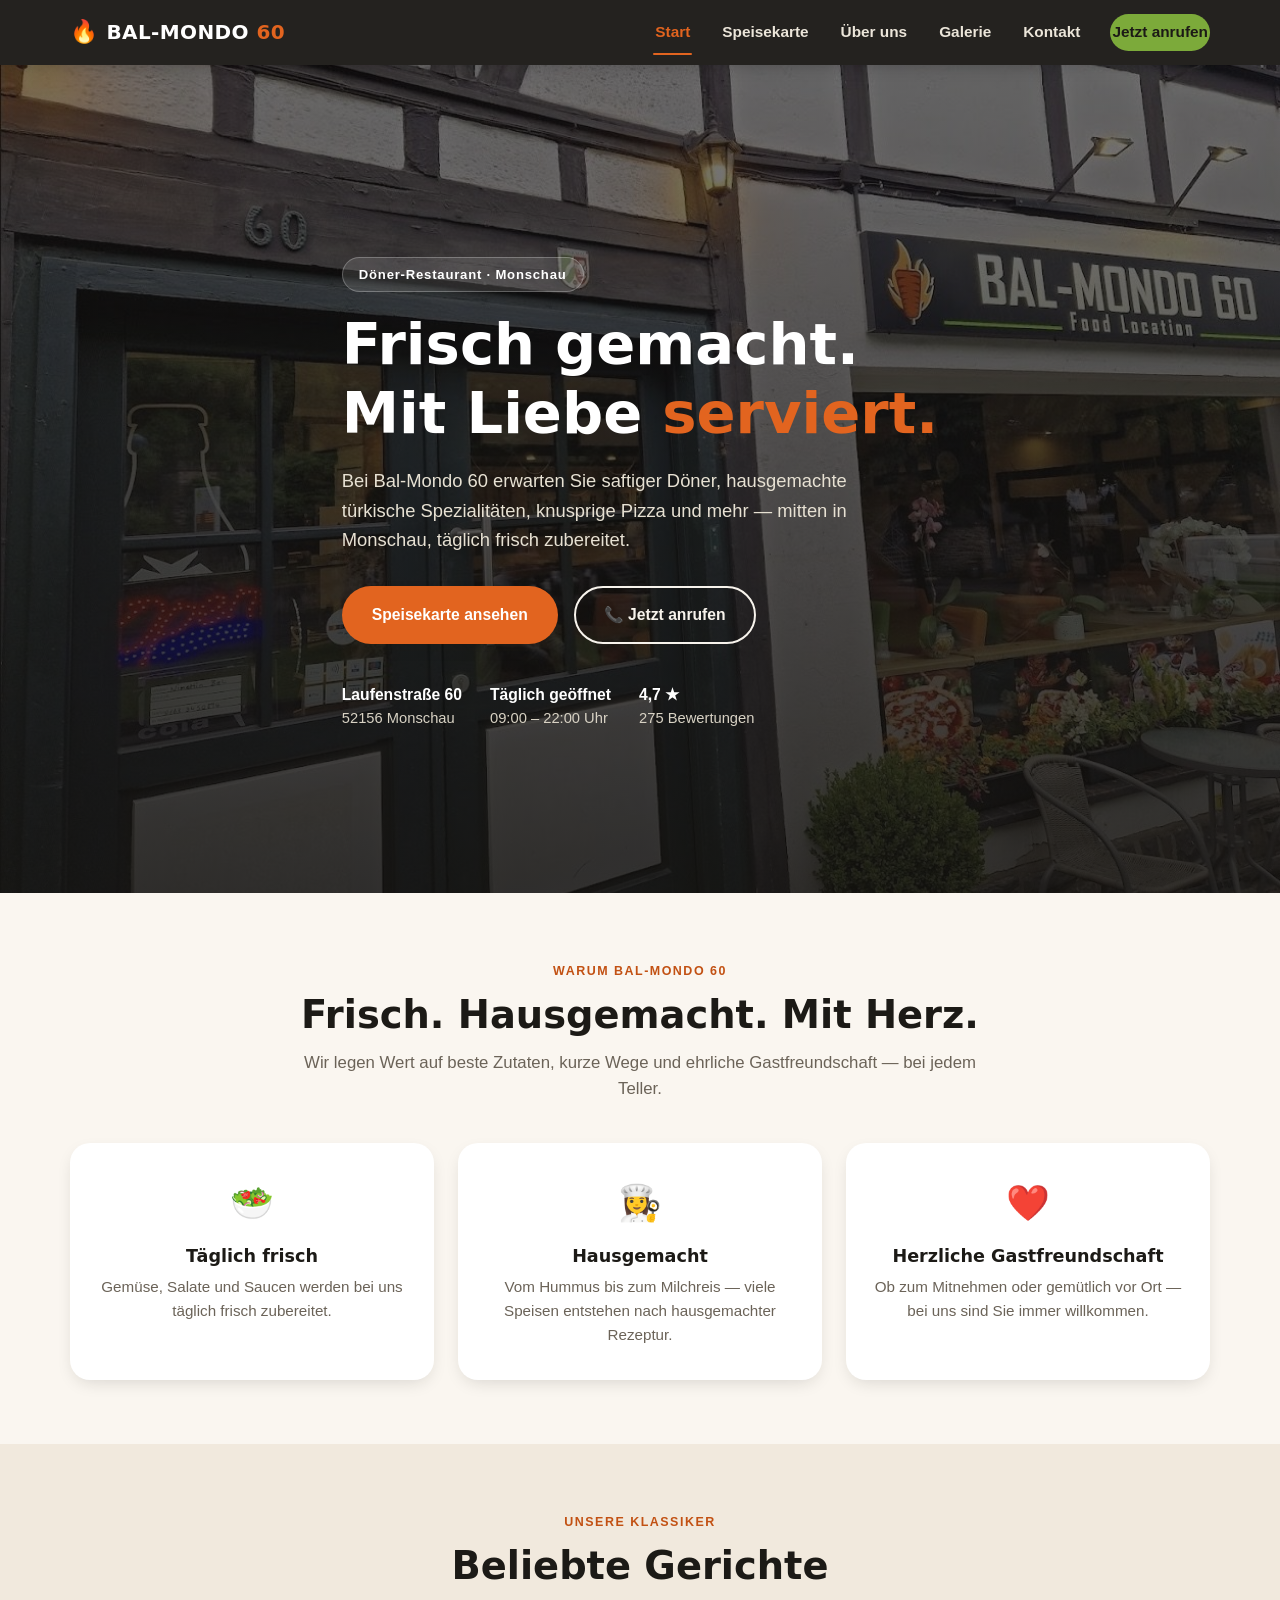
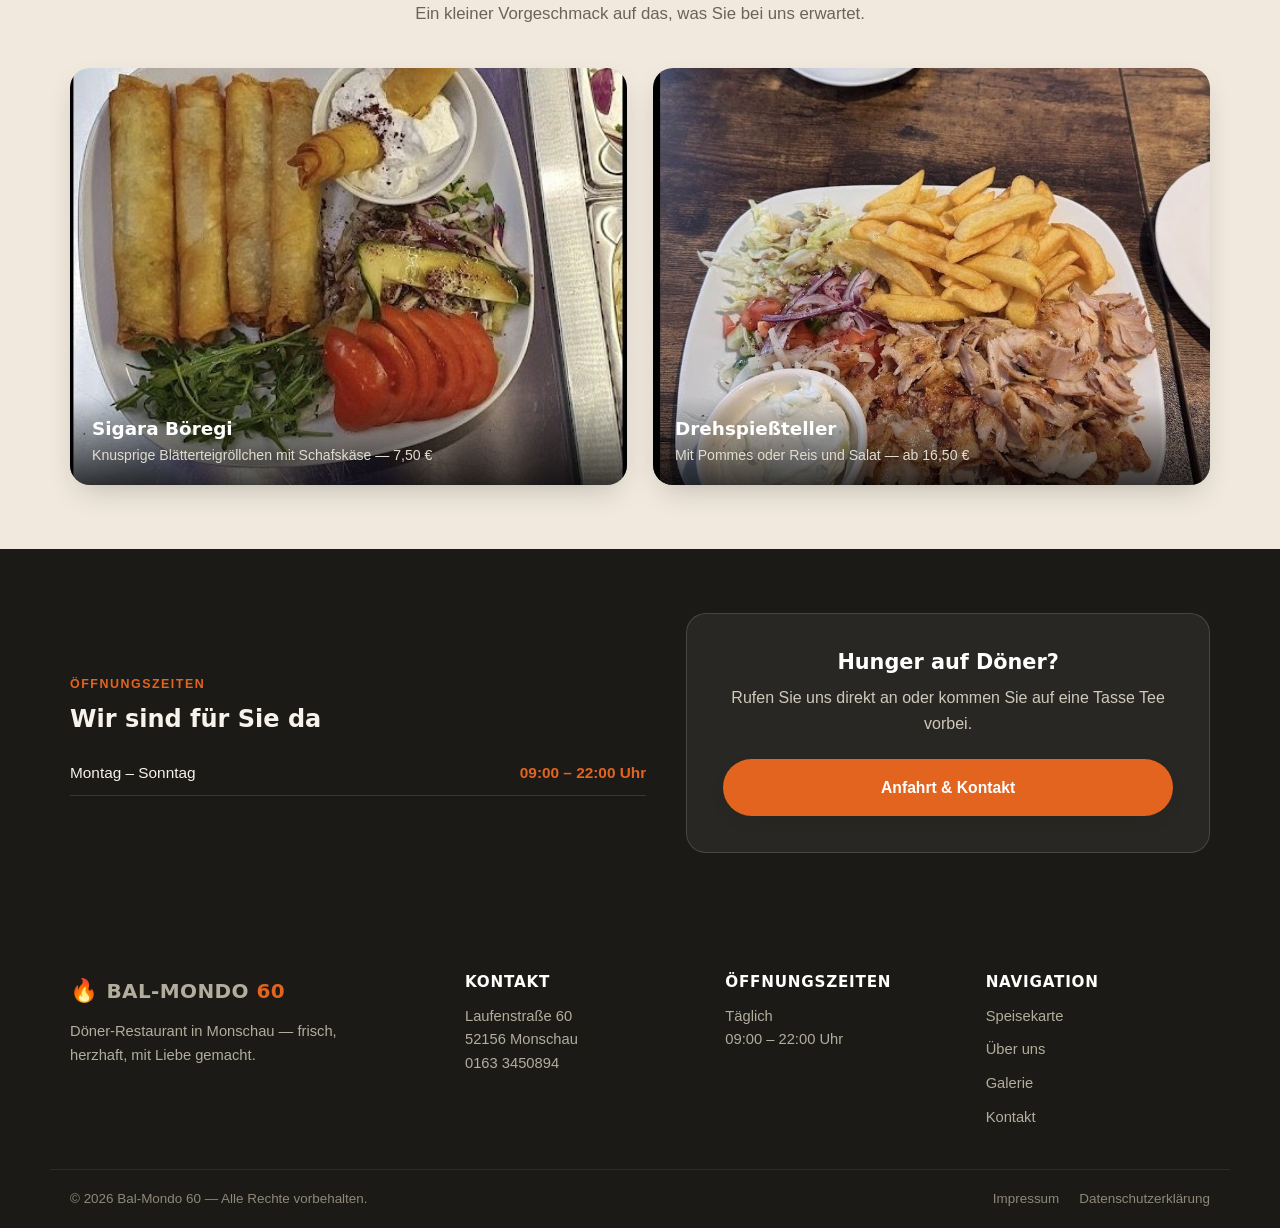
==== index.html @ bbc8fe98 "Add full Bal-Mondo 60 website (Startseite, Speisekarte, Über uns, Galerie, Kontakt, Impressum, Daten" ====
<!DOCTYPE html>
<html lang="de">
<head>
<meta charset="UTF-8">
<meta name="viewport" content="width=device-width, initial-scale=1.0">
<title>Bal-Mondo 60 | Döner-Restaurant in Monschau</title>
<meta name="description" content="Bal-Mondo 60 in Monschau – frischer Döner, hausgemachte türkische Spezialitäten, Pizza & mehr. Täglich von 09:00 bis 22:00 Uhr geöffnet.">
<link rel="stylesheet" href="css/style.css">
<script>document.documentElement.classList.add("js-enabled");</script>
</head>
<body data-page="index">

<div id="site-header"></div>

<main>
  <section class="hero">
    <div class="hero-inner">
      <span class="hero-eyebrow">Döner-Restaurant &middot; Monschau</span>
      <h1>Frisch gemacht.<br>Mit Liebe <span>serviert.</span></h1>
      <p>Bei Bal-Mondo 60 erwarten Sie saftiger Döner, hausgemachte türkische Spezialitäten, knusprige Pizza und mehr &mdash; mitten in Monschau, täglich frisch zubereitet.</p>
      <div class="hero-actions">
        <a href="speisekarte.html" class="btn btn-primary">Speisekarte ansehen</a>
        <a href="tel:+491633450894" class="btn btn-outline">📞 Jetzt anrufen</a>
      </div>
      <div class="hero-meta">
        <div><strong>Laufenstraße 60</strong>52156 Monschau</div>
        <div><strong>Täglich geöffnet</strong>09:00 &ndash; 22:00 Uhr</div>
        <div><strong>4,7 ★</strong>275 Bewertungen</div>
      </div>
    </div>
  </section>

  <section class="section">
    <div class="container">
      <div class="section-head">
        <span class="eyebrow">Warum Bal-Mondo 60</span>
        <h2>Frisch. Hausgemacht. Mit Herz.</h2>
        <p>Wir legen Wert auf beste Zutaten, kurze Wege und ehrliche Gastfreundschaft &mdash; bei jedem Teller.</p>
      </div>
      <div class="highlights">
        <div class="highlight-card fade-in">
          <div class="highlight-icon">🥗</div>
          <h3>Täglich frisch</h3>
          <p>Gemüse, Salate und Saucen werden bei uns täglich frisch zubereitet.</p>
        </div>
        <div class="highlight-card fade-in">
          <div class="highlight-icon">👩‍🍳</div>
          <h3>Hausgemacht</h3>
          <p>Vom Hummus bis zum Milchreis &mdash; viele Speisen entstehen nach hausgemachter Rezeptur.</p>
        </div>
        <div class="highlight-card fade-in">
          <div class="highlight-icon">❤️</div>
          <h3>Herzliche Gastfreundschaft</h3>
          <p>Ob zum Mitnehmen oder gemütlich vor Ort &mdash; bei uns sind Sie immer willkommen.</p>
        </div>
      </div>
    </div>
  </section>

  <section class="section section-bg-alt">
    <div class="container">
      <div class="section-head">
        <span class="eyebrow">Unsere Klassiker</span>
        <h2>Beliebte Gerichte</h2>
        <p>Ein kleiner Vorgeschmack auf das, was Sie bei uns erwartet.</p>
      </div>
      <div class="featured-grid">
        <a href="speisekarte.html#vorspeisen" class="featured-card fade-in">
          <img src="images/vorspeisenteller-boeregi.jpg" alt="Sigara Böregi mit Cacik und frischem Salat" loading="lazy">
          <div class="featured-caption">
            <h3>Sigara Böregi</h3>
            <span>Knusprige Blätterteigröllchen mit Schafskäse &mdash; 7,50 €</span>
          </div>
        </a>
        <a href="speisekarte.html#drehspiess" class="featured-card fade-in">
          <img src="images/doener-teller-pommes.jpg" alt="Drehspieß-Teller mit Pommes, Salat und Cacik" loading="lazy">
          <div class="featured-caption">
            <h3>Drehspießteller</h3>
            <span>Mit Pommes oder Reis und Salat &mdash; ab 16,50 €</span>
          </div>
        </a>
      </div>
    </div>
  </section>

  <section class="section section-bg-dark">
    <div class="container">
      <div class="cta-strip">
        <div>
          <span class="eyebrow" style="color:#e2641f">Öffnungszeiten</span>
          <h2>Wir sind für Sie da</h2>
          <table class="hours-table">
            <tr><td>Montag &ndash; Sonntag</td><td>09:00 &ndash; 22:00 Uhr</td></tr>
          </table>
        </div>
        <div class="cta-box">
          <h3>Hunger auf Döner?</h3>
          <p>Rufen Sie uns direkt an oder kommen Sie auf eine Tasse Tee vorbei.</p>
          <a href="kontakt.html" class="btn btn-primary btn-block">Anfahrt &amp; Kontakt</a>
        </div>
      </div>
    </div>
  </section>
</main>

<div id="site-footer"></div>

<script src="js/partials.js"></script>
<script src="js/main.js"></script>
</body>
</html>
---- css/style.css ----
/* ===== Bal-Mondo 60 – Design System ===== */
:root {
  --color-bg: #faf6f0;
  --color-bg-alt: #f1e9dd;
  --color-surface: #ffffff;
  --color-dark: #1c1a16;
  --color-dark-alt: #262320;
  --color-text: #2a2620;
  --color-text-muted: #6b6358;
  --color-orange: #e2641f;
  --color-orange-dark: #c25113;
  --color-green: #7caa3a;
  --color-cream: #f7f3ec;
  --shadow-soft: 0 12px 30px -10px rgba(28, 26, 22, 0.25);
  --shadow-card: 0 6px 18px -6px rgba(28, 26, 22, 0.18);
  --radius-lg: 20px;
  --radius-md: 14px;
  --radius-sm: 8px;
  --font-heading: "Trebuchet MS", "Segoe UI", system-ui, sans-serif;
  --font-body: -apple-system, BlinkMacSystemFont, "Segoe UI", Roboto, Helvetica, Arial, sans-serif;
  --max-width: 1180px;
}

* {
  margin: 0;
  padding: 0;
  box-sizing: border-box;
}

html {
  scroll-behavior: smooth;
}

body {
  font-family: var(--font-body);
  color: var(--color-text);
  background: var(--color-bg);
  line-height: 1.6;
  -webkit-font-smoothing: antialiased;
}

img {
  max-width: 100%;
  display: block;
}

a {
  color: inherit;
  text-decoration: none;
}

ul {
  list-style: none;
}

h1, h2, h3, h4 {
  font-family: var(--font-heading);
  line-height: 1.2;
  color: var(--color-dark);
}

.container {
  width: 100%;
  max-width: var(--max-width);
  margin: 0 auto;
  padding: 0 20px;
}

.section {
  padding: 64px 0;
}

.section-bg-alt {
  background: var(--color-bg-alt);
}

.section-bg-dark {
  background: var(--color-dark);
  color: var(--color-cream);
}

.section-bg-dark h2, .section-bg-dark h3 {
  color: var(--color-cream);
}

.section-head {
  text-align: center;
  max-width: 680px;
  margin: 0 auto 40px;
}

.eyebrow {
  display: inline-block;
  font-size: 0.78rem;
  font-weight: 700;
  letter-spacing: 0.12em;
  text-transform: uppercase;
  color: var(--color-orange-dark);
  margin-bottom: 10px;
}

.section-head h2 {
  font-size: clamp(1.7rem, 3.2vw, 2.4rem);
  margin-bottom: 12px;
}

.section-head p {
  color: var(--color-text-muted);
  font-size: 1.05rem;
}

/* ===== Buttons ===== */
.btn {
  display: inline-flex;
  align-items: center;
  gap: 8px;
  padding: 14px 28px;
  border-radius: 50px;
  font-weight: 700;
  font-size: 0.98rem;
  border: 2px solid transparent;
  cursor: pointer;
  transition: transform 0.15s ease, box-shadow 0.15s ease, background 0.2s ease, color 0.2s ease;
}

.btn-primary {
  background: var(--color-orange);
  color: #fff;
  box-shadow: var(--shadow-card);
}

.btn-primary:hover {
  background: var(--color-orange-dark);
  transform: translateY(-2px);
}

.btn-outline {
  background: transparent;
  border-color: currentColor;
  color: var(--color-cream);
}

.btn-outline:hover {
  background: rgba(255, 255, 255, 0.12);
  transform: translateY(-2px);
}

.btn-outline-dark {
  background: transparent;
  border-color: var(--color-dark);
  color: var(--color-dark);
}

.btn-outline-dark:hover {
  background: var(--color-dark);
  color: #fff;
}

.btn-block {
  width: 100%;
  justify-content: center;
}

/* ===== Header ===== */
.site-header {
  position: sticky;
  top: 0;
  z-index: 100;
  background: rgba(28, 26, 22, 0.96);
  backdrop-filter: blur(6px);
  box-shadow: 0 2px 14px rgba(0, 0, 0, 0.18);
}

.header-inner {
  max-width: var(--max-width);
  margin: 0 auto;
  padding: 14px 20px;
  display: flex;
  align-items: center;
  justify-content: space-between;
}

.brand {
  display: inline-flex;
  align-items: center;
  gap: 8px;
  font-family: var(--font-heading);
  font-weight: 800;
  font-size: 1.25rem;
  color: #fff;
  letter-spacing: 0.02em;
}

.brand-mark {
  font-size: 1.4rem;
}

.brand-60 {
  color: var(--color-orange);
}

.primary-nav {
  display: flex;
  align-items: center;
  gap: 28px;
  font-weight: 600;
  font-size: 0.96rem;
}

.primary-nav a {
  color: #ece6da;
  position: relative;
  padding: 6px 2px;
  transition: color 0.2s ease;
}

.primary-nav a:hover,
.primary-nav a.is-current {
  color: var(--color-orange);
}

.primary-nav a.is-current::after {
  content: "";
  position: absolute;
  left: 0;
  bottom: -4px;
  width: 100%;
  height: 2px;
  background: var(--color-orange);
  border-radius: 2px;
}

.nav-cta {
  background: var(--color-green);
  color: #1c1a16 !important;
  padding: 9px 18px;
  border-radius: 50px;
  font-weight: 700;
}

.nav-cta:hover {
  background: #8fc24a;
}

.nav-toggle {
  display: none;
  flex-direction: column;
  justify-content: center;
  gap: 5px;
  width: 38px;
  height: 38px;
  background: transparent;
  border: none;
  cursor: pointer;
}

.nav-toggle span {
  display: block;
  height: 2px;
  width: 100%;
  background: #fff;
  border-radius: 2px;
  transition: transform 0.2s ease, opacity 0.2s ease;
}

.nav-toggle.is-active span:nth-child(1) {
  transform: translateY(7px) rotate(45deg);
}

.nav-toggle.is-active span:nth-child(2) {
  opacity: 0;
}

.nav-toggle.is-active span:nth-child(3) {
  transform: translateY(-7px) rotate(-45deg);
}

/* ===== Hero ===== */
.hero {
  position: relative;
  min-height: 92vh;
  display: flex;
  align-items: center;
  background: linear-gradient(180deg, rgba(20, 18, 15, 0.55), rgba(20, 18, 15, 0.85)),
    url("../images/restaurant-aussenansicht.jpg") center 70% / cover no-repeat;
  color: #fff;
}

.hero-inner {
  max-width: var(--max-width);
  margin: 0 auto;
  padding: 100px 20px 70px;
  max-width: 680px;
}

.hero-eyebrow {
  display: inline-block;
  background: rgba(255, 255, 255, 0.12);
  border: 1px solid rgba(255, 255, 255, 0.25);
  padding: 6px 16px;
  border-radius: 50px;
  font-size: 0.82rem;
  font-weight: 700;
  letter-spacing: 0.06em;
  margin-bottom: 18px;
}

.hero h1 {
  font-size: clamp(2.2rem, 6vw, 3.6rem);
  color: #fff;
  margin-bottom: 18px;
}

.hero h1 span {
  color: var(--color-orange);
}

.hero p {
  font-size: 1.15rem;
  color: #e7e1d3;
  max-width: 540px;
  margin-bottom: 32px;
}

.hero-actions {
  display: flex;
  gap: 16px;
  flex-wrap: wrap;
  margin-bottom: 38px;
}

.hero-meta {
  display: flex;
  gap: 28px;
  flex-wrap: wrap;
  font-size: 0.92rem;
  color: #d8d2c4;
}

.hero-meta strong {
  color: #fff;
  display: block;
  font-size: 0.98rem;
}

/* ===== Highlights ===== */
.highlights {
  display: grid;
  grid-template-columns: repeat(3, 1fr);
  gap: 24px;
}

.highlight-card {
  background: var(--color-surface);
  border-radius: var(--radius-lg);
  padding: 32px 26px;
  text-align: center;
  box-shadow: var(--shadow-card);
  transition: transform 0.2s ease;
}

.highlight-card:hover {
  transform: translateY(-6px);
}

.highlight-icon {
  font-size: 2.2rem;
  margin-bottom: 14px;
}

.highlight-card h3 {
  font-size: 1.1rem;
  margin-bottom: 8px;
}

.highlight-card p {
  color: var(--color-text-muted);
  font-size: 0.95rem;
}

/* ===== Featured dishes ===== */
.featured-grid {
  display: grid;
  grid-template-columns: repeat(2, 1fr);
  gap: 26px;
}

.featured-card {
  position: relative;
  border-radius: var(--radius-lg);
  overflow: hidden;
  box-shadow: var(--shadow-soft);
  aspect-ratio: 4/3;
}

.featured-card img {
  width: 100%;
  height: 100%;
  object-fit: cover;
  transition: transform 0.4s ease;
}

.featured-card:hover img {
  transform: scale(1.06);
}

.featured-caption {
  position: absolute;
  inset: auto 0 0 0;
  padding: 22px 22px 18px;
  background: linear-gradient(180deg, transparent, rgba(0, 0, 0, 0.75));
  color: #fff;
}

.featured-caption h3 {
  color: #fff;
  font-size: 1.15rem;
  margin-bottom: 2px;
}

.featured-caption span {
  font-size: 0.88rem;
  color: #e0dccf;
}

/* ===== Hours / CTA strip ===== */
.cta-strip {
  display: grid;
  grid-template-columns: 1.1fr 1fr;
  gap: 40px;
  align-items: center;
}

.hours-table {
  width: 100%;
  border-collapse: collapse;
  margin-top: 18px;
}

.hours-table td {
  padding: 9px 0;
  border-bottom: 1px solid rgba(255, 255, 255, 0.12);
  font-size: 0.96rem;
}

.hours-table td:last-child {
  text-align: right;
  color: var(--color-orange);
  font-weight: 700;
}

.cta-box {
  background: rgba(255, 255, 255, 0.06);
  border: 1px solid rgba(255, 255, 255, 0.14);
  border-radius: var(--radius-lg);
  padding: 36px;
  text-align: center;
}

.cta-box h3 {
  color: #fff;
  margin-bottom: 10px;
  font-size: 1.3rem;
}

.cta-box p {
  color: #cfc9bc;
  margin-bottom: 22px;
}

/* ===== Menu page ===== */
.menu-hero {
  background: linear-gradient(180deg, rgba(20, 18, 15, 0.6), rgba(20, 18, 15, 0.85)),
    url("../images/doener-teller-pommes.jpg") center 35% / cover no-repeat;
  color: #fff;
  padding: 90px 0 56px;
  text-align: center;
}

.menu-hero h1 {
  color: #fff;
  font-size: clamp(2rem, 5vw, 2.8rem);
  margin-bottom: 10px;
}

.menu-hero p {
  color: #e7e1d3;
  max-width: 560px;
  margin: 0 auto;
}

.menu-tabs {
  position: sticky;
  top: 64px;
  z-index: 40;
  background: var(--color-cream);
  border-bottom: 1px solid #e6ddcc;
  overflow-x: auto;
  white-space: nowrap;
  -ms-overflow-style: none;
  scrollbar-width: none;
}

.menu-tabs::-webkit-scrollbar {
  display: none;
}

.menu-tabs-inner {
  display: inline-flex;
  gap: 6px;
  padding: 12px 20px;
  max-width: var(--max-width);
}

.menu-tabs a {
  display: inline-block;
  padding: 8px 16px;
  border-radius: 50px;
  font-size: 0.88rem;
  font-weight: 600;
  color: var(--color-text-muted);
  white-space: nowrap;
}

.menu-tabs a.is-active,
.menu-tabs a:hover {
  background: var(--color-orange);
  color: #fff;
}

.menu-category {
  padding: 50px 0 10px;
  scroll-margin-top: 120px;
}

.menu-category h2 {
  font-size: 1.6rem;
  margin-bottom: 4px;
}

.menu-category .category-note {
  color: var(--color-text-muted);
  font-size: 0.92rem;
  margin-bottom: 24px;
}

.menu-grid {
  display: grid;
  grid-template-columns: repeat(2, 1fr);
  gap: 16px;
}

.menu-item {
  background: var(--color-surface);
  border-radius: var(--radius-md);
  padding: 18px 20px;
  box-shadow: var(--shadow-card);
  display: flex;
  flex-direction: column;
  gap: 4px;
}

.menu-item-row {
  display: flex;
  justify-content: space-between;
  align-items: baseline;
  gap: 12px;
}

.menu-item-row h4 {
  font-size: 1.02rem;
  color: var(--color-dark);
}

.menu-item-price {
  font-weight: 800;
  color: var(--color-orange-dark);
  white-space: nowrap;
  font-size: 1.02rem;
}

.menu-item-desc {
  color: var(--color-text-muted);
  font-size: 0.9rem;
}

.menu-item-codes {
  font-size: 0.76rem;
  color: #a39a89;
  margin-top: 2px;
}

.menu-item.is-placeholder .menu-item-price {
  color: #b5ac9c;
  font-style: italic;
  font-size: 0.85rem;
}

.allergen-legend {
  margin-top: 60px;
  background: var(--color-bg-alt);
  border-radius: var(--radius-lg);
  padding: 30px 32px;
}

.allergen-legend h3 {
  margin-bottom: 14px;
  font-size: 1.15rem;
}

.legend-grid {
  display: grid;
  grid-template-columns: repeat(4, 1fr);
  gap: 6px 18px;
  font-size: 0.85rem;
  color: var(--color-text-muted);
  margin-bottom: 14px;
}

.legend-grid span strong {
  color: var(--color-dark);
}

.legend-note {
  font-size: 0.85rem;
  color: var(--color-text-muted);
}

.clarify-box {
  margin-top: 36px;
  border: 2px dashed #d8b878;
  background: #fffaf0;
  border-radius: var(--radius-lg);
  padding: 28px 32px;
}

.clarify-box h3 {
  color: #95610f;
  margin-bottom: 12px;
  font-size: 1.1rem;
}

.clarify-box ol {
  list-style: decimal;
  padding-left: 20px;
  display: flex;
  flex-direction: column;
  gap: 8px;
  color: #5c4a26;
  font-size: 0.92rem;
}

/* ===== Über uns ===== */
.about-grid {
  display: grid;
  grid-template-columns: 1fr 1fr;
  gap: 50px;
  align-items: center;
}

.about-image {
  border-radius: var(--radius-lg);
  overflow: hidden;
  box-shadow: var(--shadow-soft);
}

.about-text h2 {
  font-size: clamp(1.6rem, 3vw, 2.2rem);
  margin-bottom: 18px;
}

.about-text p {
  color: var(--color-text-muted);
  margin-bottom: 16px;
}

.about-values {
  display: grid;
  grid-template-columns: repeat(4, 1fr);
  gap: 18px;
  margin-top: 50px;
}

.value-card {
  text-align: center;
  padding: 22px 14px;
}

.value-card .highlight-icon {
  font-size: 1.8rem;
}

.value-card h4 {
  font-size: 0.98rem;
  margin-bottom: 6px;
}

.value-card p {
  font-size: 0.86rem;
  color: var(--color-text-muted);
}

/* ===== Galerie ===== */
.gallery-grid {
  display: grid;
  grid-template-columns: repeat(3, 1fr);
  gap: 18px;
}

.gallery-item {
  position: relative;
  border-radius: var(--radius-md);
  overflow: hidden;
  box-shadow: var(--shadow-card);
  aspect-ratio: 4/5;
  cursor: pointer;
}

.gallery-item.wide {
  grid-column: span 2;
  aspect-ratio: 16/10;
}

.gallery-item img {
  width: 100%;
  height: 100%;
  object-fit: cover;
  transition: transform 0.4s ease;
}

.gallery-item:hover img {
  transform: scale(1.07);
}

.gallery-caption {
  position: absolute;
  inset: auto 0 0 0;
  padding: 14px 16px;
  background: linear-gradient(180deg, transparent, rgba(0, 0, 0, 0.78));
  color: #fff;
  font-size: 0.88rem;
  font-weight: 600;
}

.lightbox {
  position: fixed;
  inset: 0;
  background: rgba(10, 9, 7, 0.92);
  display: none;
  align-items: center;
  justify-content: center;
  z-index: 200;
  padding: 30px;
}

.lightbox.is-open {
  display: flex;
}

.lightbox img {
  max-width: min(900px, 100%);
  max-height: 85vh;
  border-radius: var(--radius-md);
  box-shadow: 0 20px 60px rgba(0, 0, 0, 0.5);
}

.lightbox-close {
  position: absolute;
  top: 24px;
  right: 28px;
  background: none;
  border: none;
  color: #fff;
  font-size: 2rem;
  cursor: pointer;
  line-height: 1;
}

/* ===== Kontakt ===== */
.contact-grid {
  display: grid;
  grid-template-columns: 1fr 1fr;
  gap: 40px;
}

.contact-card {
  background: var(--color-surface);
  border-radius: var(--radius-lg);
  padding: 32px;
  box-shadow: var(--shadow-card);
}

.contact-card h3 {
  margin-bottom: 18px;
  font-size: 1.2rem;
}

.contact-list {
  display: flex;
  flex-direction: column;
  gap: 16px;
  margin-bottom: 24px;
}

.contact-list li {
  display: flex;
  gap: 12px;
  align-items: flex-start;
  font-size: 0.96rem;
}

.contact-list .icon {
  font-size: 1.2rem;
}

.contact-list a {
  color: var(--color-orange-dark);
  font-weight: 600;
}

.map-frame {
  width: 100%;
  height: 100%;
  min-height: 320px;
  border: 0;
  border-radius: var(--radius-lg);
  box-shadow: var(--shadow-card);
}

.form-group {
  margin-bottom: 18px;
}

.form-group label {
  display: block;
  font-size: 0.88rem;
  font-weight: 600;
  margin-bottom: 6px;
  color: var(--color-dark);
}

.form-group input,
.form-group textarea {
  width: 100%;
  padding: 12px 14px;
  border: 1px solid #ddd3c0;
  border-radius: var(--radius-sm);
  font-family: inherit;
  font-size: 0.95rem;
  background: var(--color-bg);
}

.form-group input:focus,
.form-group textarea:focus {
  outline: 2px solid var(--color-orange);
}

.form-note {
  font-size: 0.82rem;
  color: var(--color-text-muted);
  margin-top: 12px;
}

/* ===== Legal pages ===== */
.legal-content {
  max-width: 760px;
  margin: 0 auto;
  padding: 90px 20px 70px;
}

.legal-content h1 {
  font-size: 2rem;
  margin-bottom: 28px;
}

.legal-content h2 {
  font-size: 1.25rem;
  margin: 34px 0 12px;
}

.legal-content p,
.legal-content li {
  color: var(--color-text-muted);
  margin-bottom: 12px;
  font-size: 0.97rem;
}

.legal-content ul {
  padding-left: 4px;
  margin-bottom: 12px;
}

.legal-content li {
  list-style: disc;
  margin-left: 20px;
}

.legal-content .placeholder {
  color: var(--color-orange-dark);
  font-weight: 600;
  background: #fdf1e4;
  padding: 1px 6px;
  border-radius: 4px;
}

.legal-content strong {
  color: var(--color-dark);
}

/* ===== Footer ===== */
.site-footer {
  background: var(--color-dark);
  color: #d8d2c4;
  padding: 56px 0 0;
}

.footer-inner {
  max-width: var(--max-width);
  margin: 0 auto;
  padding: 0 20px;
  display: grid;
  grid-template-columns: 1.6fr 1fr 1fr 1fr;
  gap: 36px;
  padding-bottom: 40px;
}

.brand-footer {
  margin-bottom: 12px;
}

.footer-tagline {
  font-size: 0.9rem;
  color: #b3ad9e;
  max-width: 280px;
}

.footer-col h3 {
  color: #fff;
  font-size: 0.95rem;
  margin-bottom: 14px;
  text-transform: uppercase;
  letter-spacing: 0.05em;
}

.footer-col address,
.footer-col p {
  font-size: 0.92rem;
  color: #b3ad9e;
  font-style: normal;
}

.footer-col a {
  color: #b3ad9e;
  transition: color 0.2s ease;
}

.footer-col a:hover {
  color: var(--color-orange);
}

.footer-nav {
  display: flex;
  flex-direction: column;
  gap: 10px;
  font-size: 0.92rem;
}

.footer-bottom {
  border-top: 1px solid rgba(255, 255, 255, 0.08);
  padding: 18px 20px;
  max-width: var(--max-width);
  margin: 0 auto;
  display: flex;
  justify-content: space-between;
  flex-wrap: wrap;
  gap: 10px;
  font-size: 0.84rem;
  color: #8e8878;
}

.footer-legal {
  display: flex;
  gap: 20px;
}

.footer-legal a:hover {
  color: var(--color-orange);
}

/* ===== Fade-in utility (only hides content if JS is confirmed running) ===== */
.js-enabled .fade-in {
  opacity: 0;
  transform: translateY(16px);
  transition: opacity 0.6s ease, transform 0.6s ease;
}

.fade-in.is-visible {
  opacity: 1;
  transform: none;
}

/* ===== Responsive ===== */
@media (max-width: 900px) {
  .highlights,
  .about-values {
    grid-template-columns: repeat(2, 1fr);
  }

  .featured-grid,
  .cta-strip,
  .about-grid,
  .contact-grid {
    grid-template-columns: 1fr;
  }

  .footer-inner {
    grid-template-columns: 1fr 1fr;
  }

  .gallery-grid {
    grid-template-columns: repeat(2, 1fr);
  }

  .gallery-item.wide {
    grid-column: span 2;
  }
}

@media (max-width: 720px) {
  .nav-toggle {
    display: flex;
  }

  .primary-nav {
    position: fixed;
    top: 64px;
    right: 0;
    left: 0;
    background: var(--color-dark);
    flex-direction: column;
    align-items: flex-start;
    gap: 0;
    max-height: 0;
    overflow: hidden;
    transition: max-height 0.3s ease;
    border-top: 1px solid rgba(255, 255, 255, 0.08);
  }

  .primary-nav.is-open {
    max-height: 360px;
  }

  .primary-nav a {
    width: 100%;
    padding: 16px 24px;
    border-bottom: 1px solid rgba(255, 255, 255, 0.06);
  }

  .nav-cta {
    margin: 12px 24px;
    text-align: center;
    display: block;
  }

  .menu-tabs {
    top: 60px;
  }

  .menu-grid,
  .legend-grid {
    grid-template-columns: 1fr;
  }

  .highlights,
  .about-values,
  .gallery-grid {
    grid-template-columns: 1fr;
  }

  .gallery-item.wide {
    grid-column: span 1;
  }

  .footer-inner {
    grid-template-columns: 1fr;
  }

  .hero {
    min-height: 86vh;
  }

  .hero-inner {
    padding: 90px 20px 50px;
  }
}
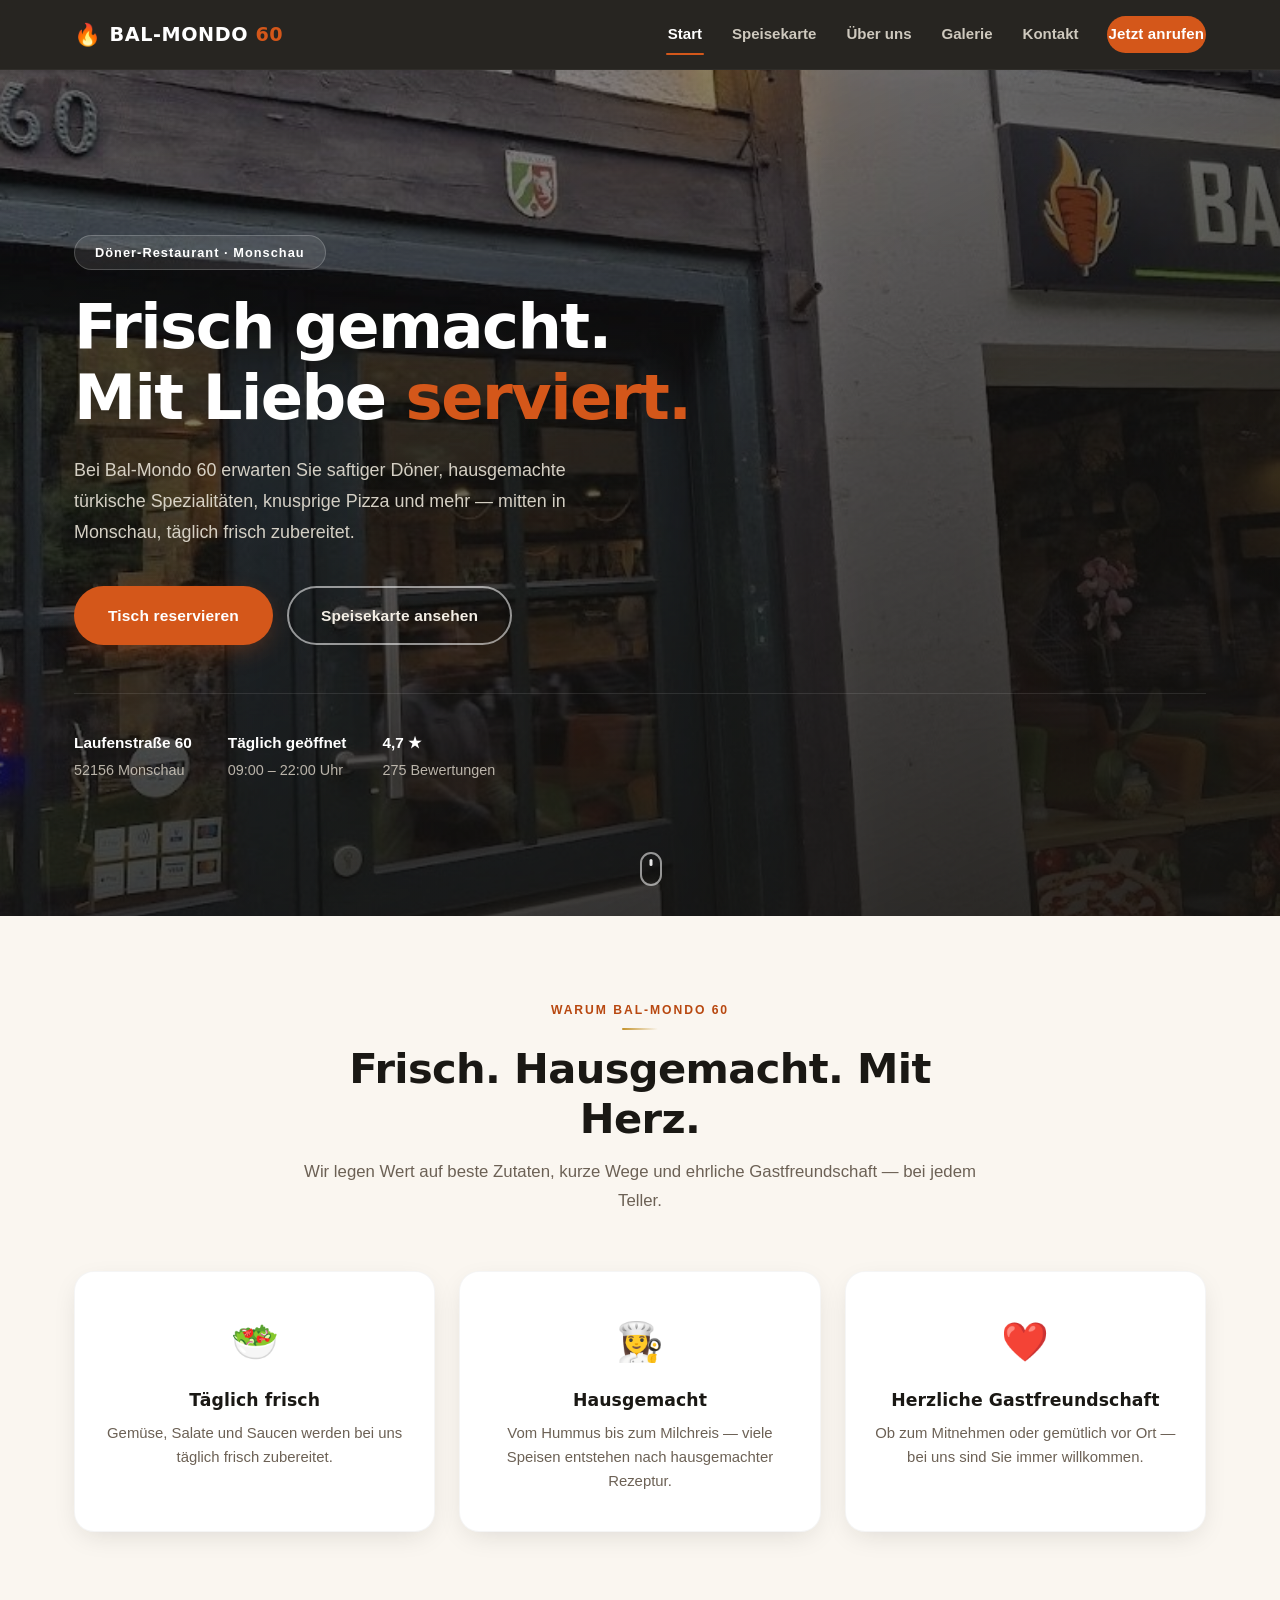
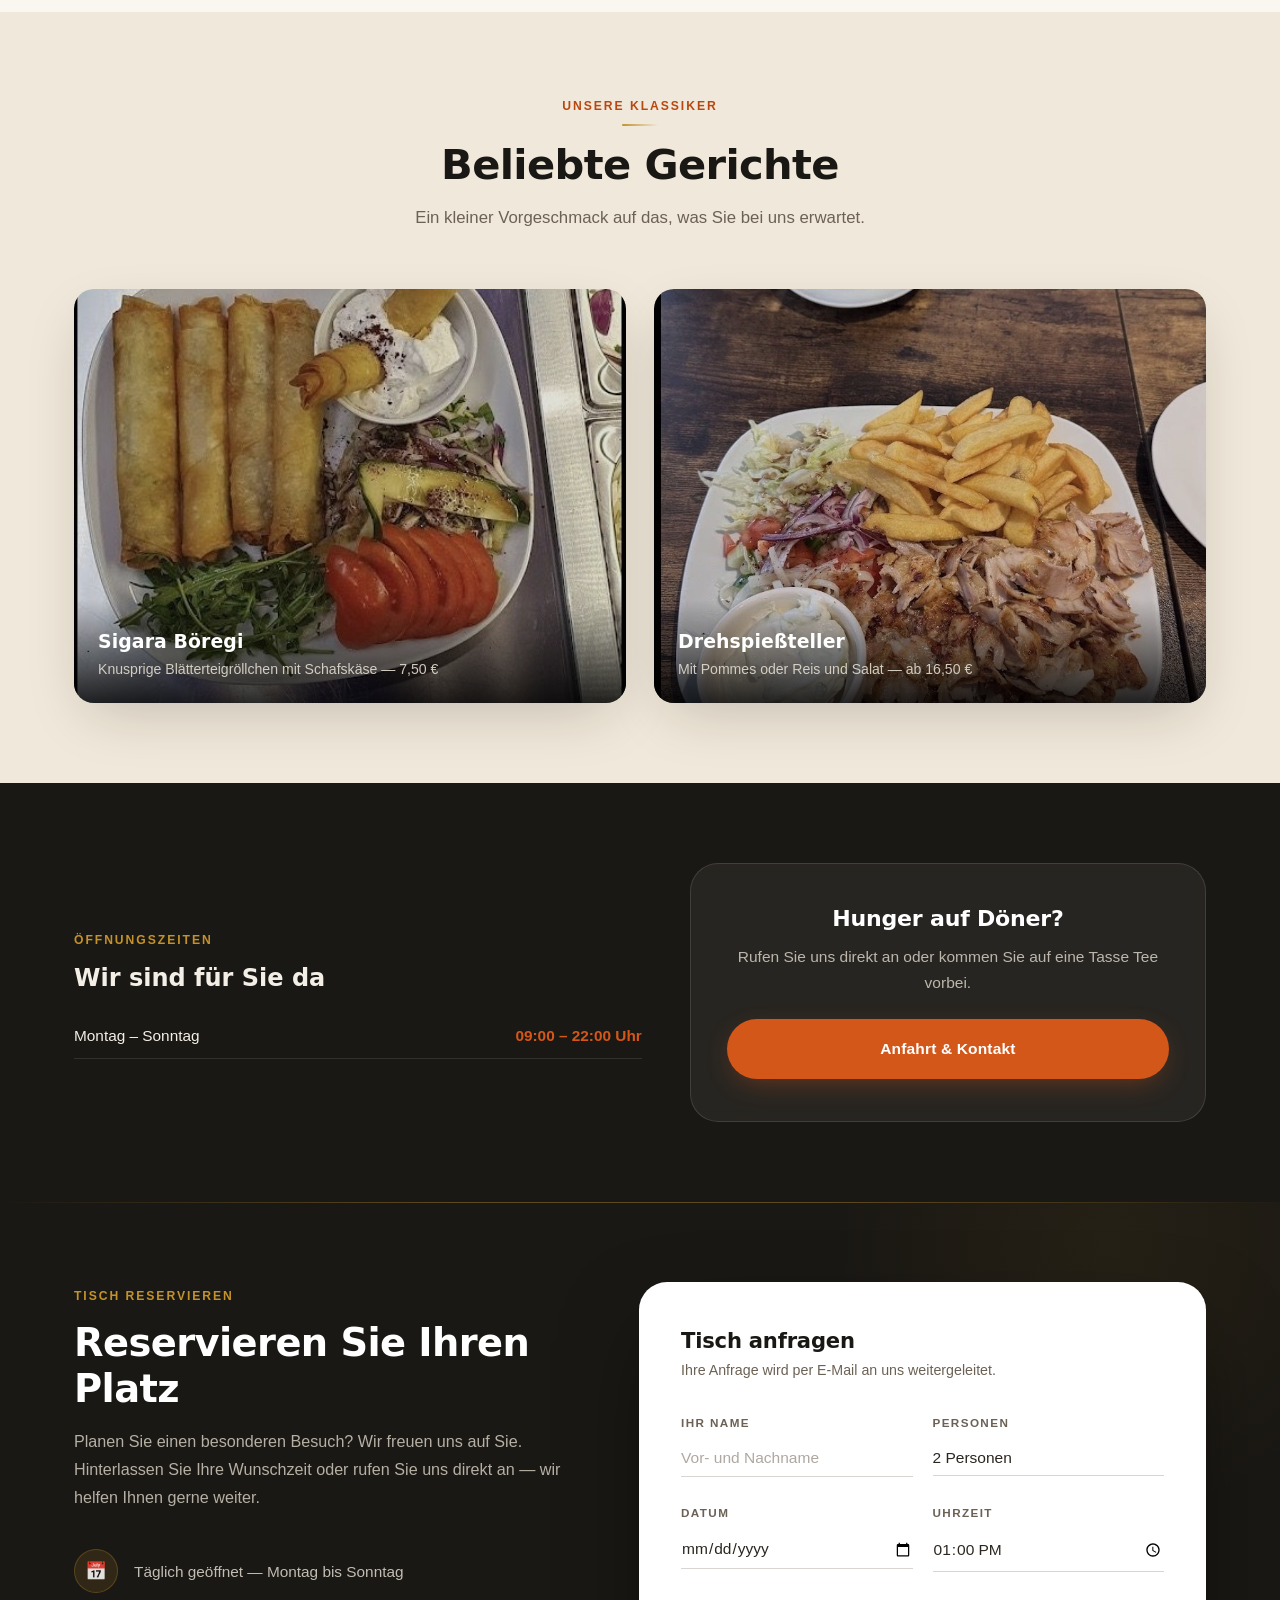
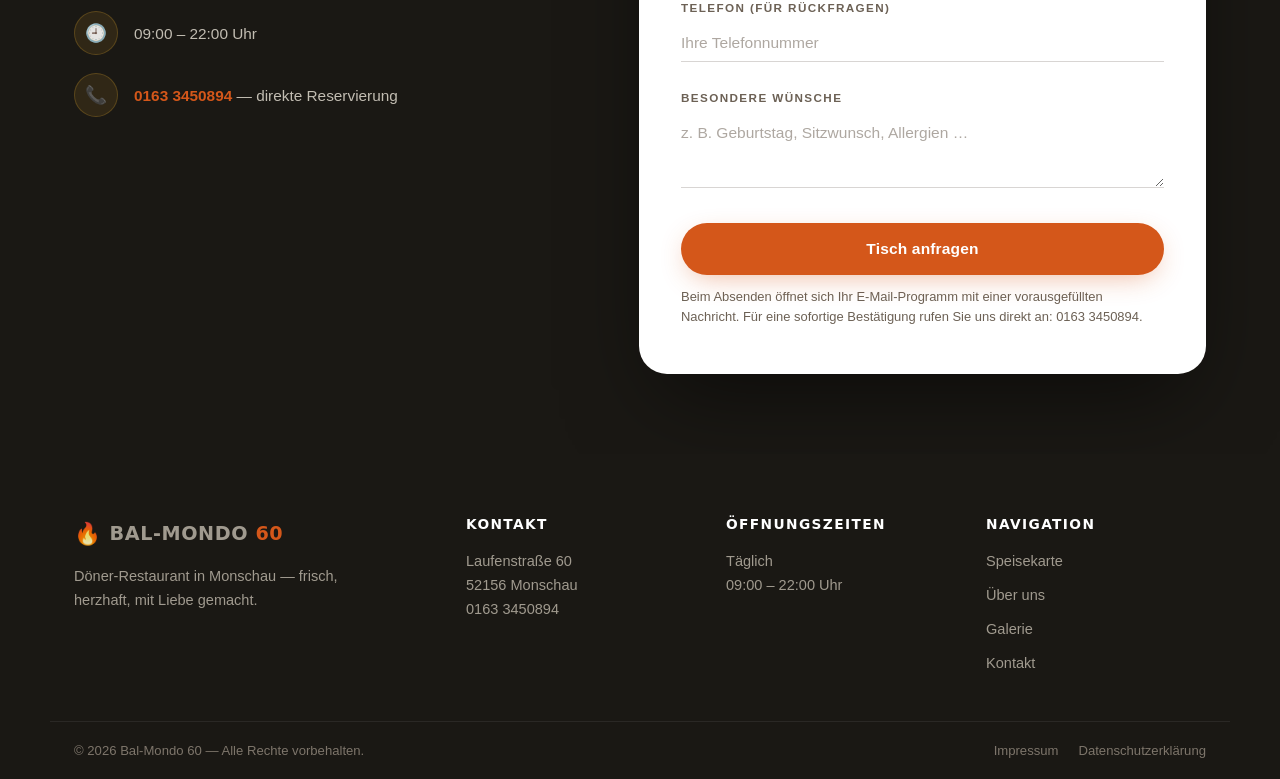
==== commit ab206796: "Upgrade design: premium animations, parallax hero, reservation section Replaces the base animation s" ====
--- a/index.html
+++ b/index.html
@@ -17,10 +17,10 @@
     <div class="hero-inner">
       <span class="hero-eyebrow">Döner-Restaurant &middot; Monschau</span>
       <h1>Frisch gemacht.<br>Mit Liebe <span>serviert.</span></h1>
-      <p>Bei Bal-Mondo 60 erwarten Sie saftiger Döner, hausgemachte türkische Spezialitäten, knusprige Pizza und mehr &mdash; mitten in Monschau, täglich frisch zubereitet.</p>
+      <p class="hero-desc">Bei Bal-Mondo 60 erwarten Sie saftiger Döner, hausgemachte türkische Spezialitäten, knusprige Pizza und mehr &mdash; mitten in Monschau, täglich frisch zubereitet.</p>
       <div class="hero-actions">
-        <a href="speisekarte.html" class="btn btn-primary">Speisekarte ansehen</a>
-        <a href="tel:+491633450894" class="btn btn-outline">📞 Jetzt anrufen</a>
+        <a href="#reservierung" class="btn btn-primary">Tisch reservieren</a>
+        <a href="speisekarte.html" class="btn btn-outline">Speisekarte ansehen</a>
       </div>
       <div class="hero-meta">
         <div><strong>Laufenstraße 60</strong>52156 Monschau</div>
@@ -28,6 +28,7 @@
         <div><strong>4,7 ★</strong>275 Bewertungen</div>
       </div>
     </div>
+    <div class="hero-scroll-hint" aria-hidden="true"><span></span></div>
   </section>
 
   <section class="section">
@@ -87,7 +88,7 @@
     <div class="container">
       <div class="cta-strip">
         <div>
-          <span class="eyebrow" style="color:#e2641f">Öffnungszeiten</span>
+          <span class="eyebrow" style="color:#c4922a">Öffnungszeiten</span>
           <h2>Wir sind für Sie da</h2>
           <table class="hours-table">
             <tr><td>Montag &ndash; Sonntag</td><td>09:00 &ndash; 22:00 Uhr</td></tr>
@@ -101,6 +102,79 @@
       </div>
     </div>
   </section>
+
+  <!-- ===== Reservierung ===== -->
+  <section class="section reservation-section" id="reservierung">
+    <div class="container">
+      <div class="reservation-grid">
+
+        <div class="reservation-info fade-in">
+          <span class="eyebrow">Tisch reservieren</span>
+          <h2>Reservieren Sie Ihren Platz</h2>
+          <p>Planen Sie einen besonderen Besuch? Wir freuen uns auf Sie. Hinterlassen Sie Ihre Wunschzeit oder rufen Sie uns direkt an &mdash; wir helfen Ihnen gerne weiter.</p>
+          <div class="res-features">
+            <div class="res-feature">
+              <span class="res-icon">📅</span>
+              <span>Täglich geöffnet &mdash; Montag bis Sonntag</span>
+            </div>
+            <div class="res-feature">
+              <span class="res-icon">🕘</span>
+              <span>09:00 &ndash; 22:00 Uhr</span>
+            </div>
+            <div class="res-feature">
+              <span class="res-icon">📞</span>
+              <span><a href="tel:+491633450894">0163 3450894</a> &mdash; direkte Reservierung</span>
+            </div>
+          </div>
+        </div>
+
+        <div class="reservation-form-wrap fade-in">
+          <h3>Tisch anfragen</h3>
+          <p>Ihre Anfrage wird per E-Mail an uns weitergeleitet.</p>
+          <form class="reservation-form" action="mailto:nimettinbal9@gmail.com" method="get" enctype="text/plain">
+            <div class="form-row">
+              <div class="form-group">
+                <label for="res-name">Ihr Name</label>
+                <input type="text" id="res-name" name="Name" required placeholder="Vor- und Nachname">
+              </div>
+              <div class="form-group">
+                <label for="res-guests">Personen</label>
+                <select id="res-guests" name="Personen">
+                  <option>1 Person</option>
+                  <option selected>2 Personen</option>
+                  <option>3 Personen</option>
+                  <option>4 Personen</option>
+                  <option>5 Personen</option>
+                  <option>6+ Personen</option>
+                </select>
+              </div>
+            </div>
+            <div class="form-row">
+              <div class="form-group">
+                <label for="res-date">Datum</label>
+                <input type="date" id="res-date" name="Datum" required>
+              </div>
+              <div class="form-group">
+                <label for="res-time">Uhrzeit</label>
+                <input type="time" id="res-time" name="Uhrzeit" min="09:00" max="21:00" value="13:00">
+              </div>
+            </div>
+            <div class="form-group">
+              <label for="res-phone">Telefon (für Rückfragen)</label>
+              <input type="tel" id="res-phone" name="Telefon" placeholder="Ihre Telefonnummer">
+            </div>
+            <div class="form-group">
+              <label for="res-notes">Besondere Wünsche</label>
+              <textarea id="res-notes" name="body" rows="3" placeholder="z. B. Geburtstag, Sitzwunsch, Allergien &hellip;"></textarea>
+            </div>
+            <button type="submit" class="btn btn-primary btn-block">Tisch anfragen</button>
+            <p class="form-note">Beim Absenden öffnet sich Ihr E-Mail-Programm mit einer vorausgefüllten Nachricht. Für eine sofortige Bestätigung rufen Sie uns direkt an: <a href="tel:+491633450894">0163 3450894</a>.</p>
+          </form>
+        </div>
+
+      </div>
+    </div>
+  </section>
 </main>
 
 <div id="site-footer"></div>
--- a/css/style.css
+++ b/css/style.css
@@ -1,148 +1,183 @@
-/* ===== Bal-Mondo 60 – Design System ===== */
+/* ===== Bal-Mondo 60 – Premium Design System ===== */
+
+/* ===== 0. Custom Properties ===== */
 :root {
-  --color-bg: #faf6f0;
-  --color-bg-alt: #f1e9dd;
-  --color-surface: #ffffff;
-  --color-dark: #1c1a16;
-  --color-dark-alt: #262320;
-  --color-text: #2a2620;
-  --color-text-muted: #6b6358;
-  --color-orange: #e2641f;
-  --color-orange-dark: #c25113;
-  --color-green: #7caa3a;
-  --color-cream: #f7f3ec;
-  --shadow-soft: 0 12px 30px -10px rgba(28, 26, 22, 0.25);
-  --shadow-card: 0 6px 18px -6px rgba(28, 26, 22, 0.18);
+  --color-bg:          #faf6f0;
+  --color-bg-alt:      #f0e8da;
+  --color-surface:     #ffffff;
+  --color-dark:        #1a1814;
+  --color-dark-alt:    #232018;
+  --color-text:        #2b2620;
+  --color-text-muted:  #6c6155;
+  --color-orange:      #d4571a;
+  --color-orange-dark: #b84810;
+  --color-gold:        #c4922a;
+  --color-gold-light:  rgba(196,146,42,0.13);
+  --color-green:       #7caa3a;
+  --color-cream:       #f4efe6;
+
+  --shadow-soft:  0 20px 60px -15px rgba(26,24,20,0.22);
+  --shadow-card:  0 8px 28px -8px  rgba(26,24,20,0.15);
+  --shadow-hover: 0 28px 70px -12px rgba(26,24,20,0.30);
+
+  --radius-xl: 28px;
   --radius-lg: 20px;
   --radius-md: 14px;
-  --radius-sm: 8px;
-  --font-heading: "Trebuchet MS", "Segoe UI", system-ui, sans-serif;
-  --font-body: -apple-system, BlinkMacSystemFont, "Segoe UI", Roboto, Helvetica, Arial, sans-serif;
+  --radius-sm:  8px;
+
+  --font-heading: "Trebuchet MS","Segoe UI","Georgia",system-ui,sans-serif;
+  --font-body:    -apple-system,BlinkMacSystemFont,"Segoe UI",Roboto,Helvetica,Arial,sans-serif;
   --max-width: 1180px;
-}
-
-* {
-  margin: 0;
-  padding: 0;
-  box-sizing: border-box;
-}
-
-html {
-  scroll-behavior: smooth;
-}
+
+  /* Motion tokens */
+  --ease-expo:   cubic-bezier(0.22, 1, 0.36, 1);
+  --ease-smooth: cubic-bezier(0.65, 0, 0.35, 1);
+  --t-fast: 0.2s;
+  --t-base: 0.4s;
+  --t-slow: 0.75s;
+}
+
+/* Instant transitions for users who prefer reduced motion */
+@media (prefers-reduced-motion: reduce) {
+  *, *::before, *::after {
+    animation-duration:       0.01ms !important;
+    animation-iteration-count: 1     !important;
+    transition-duration:       0.01ms !important;
+  }
+}
+
+/* ===== 1. Reset & Base ===== */
+*, *::before, *::after { margin:0; padding:0; box-sizing:border-box; }
+html { scroll-behavior: smooth; }
 
 body {
   font-family: var(--font-body);
   color: var(--color-text);
   background: var(--color-bg);
-  line-height: 1.6;
+  line-height: 1.65;
   -webkit-font-smoothing: antialiased;
-}
-
-img {
-  max-width: 100%;
-  display: block;
-}
-
-a {
-  color: inherit;
-  text-decoration: none;
-}
-
-ul {
-  list-style: none;
-}
-
-h1, h2, h3, h4 {
+  -moz-osx-font-smoothing: grayscale;
+}
+
+img  { max-width:100%; display:block; }
+a    { color:inherit; text-decoration:none; }
+ul   { list-style:none; }
+
+h1,h2,h3,h4 {
   font-family: var(--font-heading);
   line-height: 1.2;
   color: var(--color-dark);
 }
 
+/* ===== 2. Layout ===== */
 .container {
   width: 100%;
   max-width: var(--max-width);
   margin: 0 auto;
-  padding: 0 20px;
-}
-
-.section {
-  padding: 64px 0;
-}
-
-.section-bg-alt {
-  background: var(--color-bg-alt);
-}
-
-.section-bg-dark {
-  background: var(--color-dark);
-  color: var(--color-cream);
-}
-
-.section-bg-dark h2, .section-bg-dark h3 {
-  color: var(--color-cream);
-}
+  padding: 0 24px;
+}
+
+.section { padding: 80px 0; }
+.section-bg-alt  { background: var(--color-bg-alt); }
+.section-bg-dark { background: var(--color-dark); color: var(--color-cream); }
+.section-bg-dark h2, .section-bg-dark h3 { color: var(--color-cream); }
 
 .section-head {
   text-align: center;
-  max-width: 680px;
-  margin: 0 auto 40px;
-}
-
+  max-width: 700px;
+  margin: 0 auto 56px;
+}
+
+/* ===== 3. Eyebrow & Typography ===== */
 .eyebrow {
   display: inline-block;
-  font-size: 0.78rem;
+  font-size: 0.76rem;
   font-weight: 700;
-  letter-spacing: 0.12em;
+  letter-spacing: 0.16em;
   text-transform: uppercase;
   color: var(--color-orange-dark);
-  margin-bottom: 10px;
+  margin-bottom: 14px;
+}
+
+/* Decorative gold line below section-head eyebrows */
+.section-head .eyebrow::after {
+  content: '';
+  display: block;
+  width: 36px;
+  height: 2px;
+  background: linear-gradient(90deg, var(--color-gold), transparent);
+  margin: 8px auto 0;
+  border-radius: 2px;
 }
 
 .section-head h2 {
-  font-size: clamp(1.7rem, 3.2vw, 2.4rem);
-  margin-bottom: 12px;
+  font-size: clamp(1.8rem, 3.5vw, 2.6rem);
+  margin-bottom: 14px;
+  letter-spacing: -0.015em;
 }
 
 .section-head p {
   color: var(--color-text-muted);
   font-size: 1.05rem;
-}
-
-/* ===== Buttons ===== */
+  line-height: 1.72;
+}
+
+/* ===== 4. Buttons ===== */
 .btn {
   display: inline-flex;
   align-items: center;
   gap: 8px;
-  padding: 14px 28px;
+  padding: 15px 32px;
   border-radius: 50px;
   font-weight: 700;
-  font-size: 0.98rem;
+  font-size: 0.97rem;
+  letter-spacing: 0.01em;
   border: 2px solid transparent;
   cursor: pointer;
-  transition: transform 0.15s ease, box-shadow 0.15s ease, background 0.2s ease, color 0.2s ease;
-}
-
+  position: relative;
+  overflow: hidden;
+  transition:
+    transform   var(--t-base) var(--ease-expo),
+    box-shadow  var(--t-base) var(--ease-expo),
+    background  var(--t-fast) ease,
+    color       var(--t-fast) ease,
+    border-color var(--t-fast) ease;
+}
+
+/* Shimmer sweep on primary button */
 .btn-primary {
   background: var(--color-orange);
   color: #fff;
-  box-shadow: var(--shadow-card);
+  box-shadow: 0 8px 28px -8px rgba(212,87,26,0.45);
+}
+
+.btn-primary::after {
+  content: '';
+  position: absolute;
+  inset: 0;
+  background: linear-gradient(105deg, transparent 30%, rgba(255,255,255,0.2) 50%, transparent 70%);
+  transform: translateX(-110%);
+  transition: transform 0.65s ease;
+  pointer-events: none;
 }
 
 .btn-primary:hover {
   background: var(--color-orange-dark);
-  transform: translateY(-2px);
-}
+  transform: translateY(-3px);
+  box-shadow: 0 18px 44px -8px rgba(212,87,26,0.52);
+}
+
+.btn-primary:hover::after { transform: translateX(110%); }
 
 .btn-outline {
   background: transparent;
-  border-color: currentColor;
+  border-color: rgba(255,255,255,0.55);
   color: var(--color-cream);
 }
-
 .btn-outline:hover {
-  background: rgba(255, 255, 255, 0.12);
-  transform: translateY(-2px);
+  background: rgba(255,255,255,0.1);
+  border-color: rgba(255,255,255,0.85);
+  transform: translateY(-3px);
 }
 
 .btn-outline-dark {
@@ -150,34 +185,44 @@
   border-color: var(--color-dark);
   color: var(--color-dark);
 }
-
 .btn-outline-dark:hover {
   background: var(--color-dark);
   color: #fff;
-}
-
-.btn-block {
-  width: 100%;
-  justify-content: center;
-}
-
-/* ===== Header ===== */
+  transform: translateY(-3px);
+}
+
+.btn-block { width:100%; justify-content:center; }
+
+/* ===== 5. Header ===== */
 .site-header {
   position: sticky;
   top: 0;
   z-index: 100;
-  background: rgba(28, 26, 22, 0.96);
-  backdrop-filter: blur(6px);
-  box-shadow: 0 2px 14px rgba(0, 0, 0, 0.18);
+  background: rgba(26,24,20,0.94);
+  backdrop-filter: blur(12px);
+  -webkit-backdrop-filter: blur(12px);
+  border-bottom: 1px solid rgba(255,255,255,0.04);
+  transition: box-shadow var(--t-base) ease, background var(--t-base) ease;
+}
+
+.site-header.is-scrolled {
+  background: rgba(26,24,20,0.99);
+  box-shadow: 0 4px 28px rgba(0,0,0,0.32);
 }
 
 .header-inner {
   max-width: var(--max-width);
   margin: 0 auto;
-  padding: 14px 20px;
+  padding: 16px 24px;
   display: flex;
   align-items: center;
   justify-content: space-between;
+  transition: padding var(--t-fast) ease;
+}
+
+.site-header.is-scrolled .header-inner {
+  padding-top: 11px;
+  padding-bottom: 11px;
 }
 
 .brand {
@@ -186,61 +231,58 @@
   gap: 8px;
   font-family: var(--font-heading);
   font-weight: 800;
-  font-size: 1.25rem;
+  font-size: 1.2rem;
   color: #fff;
-  letter-spacing: 0.02em;
-}
-
-.brand-mark {
-  font-size: 1.4rem;
-}
-
-.brand-60 {
-  color: var(--color-orange);
-}
+  letter-spacing: 0.03em;
+}
+.brand-mark { font-size: 1.35rem; }
+.brand-60 { color: var(--color-orange); }
 
 .primary-nav {
   display: flex;
   align-items: center;
-  gap: 28px;
+  gap: 26px;
   font-weight: 600;
-  font-size: 0.96rem;
-}
-
-.primary-nav a {
-  color: #ece6da;
+  font-size: 0.94rem;
+}
+
+.primary-nav > a {
+  color: rgba(236,230,218,0.85);
   position: relative;
   padding: 6px 2px;
-  transition: color 0.2s ease;
-}
-
-.primary-nav a:hover,
-.primary-nav a.is-current {
-  color: var(--color-orange);
-}
-
-.primary-nav a.is-current::after {
-  content: "";
-  position: absolute;
+  transition: color var(--t-fast) ease;
+}
+
+/* Draw-underline animation */
+.primary-nav > a::after {
+  content: '';
+  position: absolute;
+  bottom: -2px;
   left: 0;
-  bottom: -4px;
-  width: 100%;
+  width: 0;
   height: 2px;
   background: var(--color-orange);
   border-radius: 2px;
-}
+  transition: width var(--t-base) var(--ease-expo);
+}
+
+.primary-nav > a:hover,
+.primary-nav > a.is-current { color: #fff; }
+
+.primary-nav > a:hover::after,
+.primary-nav > a.is-current::after { width: 100%; }
 
 .nav-cta {
-  background: var(--color-green);
-  color: #1c1a16 !important;
-  padding: 9px 18px;
+  background: var(--color-orange);
+  color: #fff !important;
+  padding: 9px 20px;
   border-radius: 50px;
   font-weight: 700;
-}
-
-.nav-cta:hover {
-  background: #8fc24a;
-}
+  letter-spacing: 0.01em;
+  transition: background var(--t-fast) ease, transform var(--t-base) var(--ease-expo) !important;
+}
+.nav-cta::after { display:none !important; }
+.nav-cta:hover { background: var(--color-orange-dark); transform: translateY(-2px) !important; }
 
 .nav-toggle {
   display: none;
@@ -253,97 +295,170 @@
   border: none;
   cursor: pointer;
 }
-
 .nav-toggle span {
   display: block;
   height: 2px;
   width: 100%;
   background: #fff;
   border-radius: 2px;
-  transition: transform 0.2s ease, opacity 0.2s ease;
-}
-
-.nav-toggle.is-active span:nth-child(1) {
-  transform: translateY(7px) rotate(45deg);
-}
-
-.nav-toggle.is-active span:nth-child(2) {
-  opacity: 0;
-}
-
-.nav-toggle.is-active span:nth-child(3) {
-  transform: translateY(-7px) rotate(-45deg);
-}
-
-/* ===== Hero ===== */
+  transition: transform 0.32s var(--ease-expo), opacity 0.2s ease, width 0.2s ease;
+}
+.nav-toggle.is-active span:nth-child(1) { transform: translateY(7px) rotate(45deg); }
+.nav-toggle.is-active span:nth-child(2) { opacity:0; width:0; }
+.nav-toggle.is-active span:nth-child(3) { transform: translateY(-7px) rotate(-45deg); }
+
+/* ===== 6. Hero ===== */
 .hero {
   position: relative;
-  min-height: 92vh;
+  min-height: 94vh;
   display: flex;
   align-items: center;
-  background: linear-gradient(180deg, rgba(20, 18, 15, 0.55), rgba(20, 18, 15, 0.85)),
-    url("../images/restaurant-aussenansicht.jpg") center 70% / cover no-repeat;
+  background: var(--color-dark);
   color: #fff;
+  overflow: hidden;
+}
+
+/* Gradient overlay (above parallax bg, below content) */
+.hero::before {
+  content: '';
+  position: absolute;
+  inset: 0;
+  background: linear-gradient(
+    155deg,
+    rgba(20,18,15,0.36) 0%,
+    rgba(20,18,15,0.72) 55%,
+    rgba(20,18,15,0.92) 100%
+  );
+  z-index: 1;
+}
+
+/* Parallax bg layer — injected via JS */
+.hero-parallax-bg {
+  position: absolute;
+  inset: -40% 0;
+  background: url('../images/restaurant-aussenansicht.jpg') center / cover no-repeat;
+  z-index: 0;
+}
+
+/* Static fallback when JS is off or parallax not initialised */
+.hero:not(:has(.hero-parallax-bg)) {
+  background:
+    linear-gradient(155deg, rgba(20,18,15,0.5) 0%, rgba(20,18,15,0.88) 100%),
+    url('../images/restaurant-aussenansicht.jpg') center 70% / cover no-repeat;
 }
 
 .hero-inner {
+  position: relative;
+  z-index: 2;
+  width: 100%;
   max-width: var(--max-width);
   margin: 0 auto;
-  padding: 100px 20px 70px;
-  max-width: 680px;
-}
-
+  padding: 120px 24px 88px;
+}
+
+/* Staggered entrance animations — each element set to max-width 680px */
 .hero-eyebrow {
   display: inline-block;
-  background: rgba(255, 255, 255, 0.12);
-  border: 1px solid rgba(255, 255, 255, 0.25);
-  padding: 6px 16px;
+  background: rgba(255,255,255,0.1);
+  border: 1px solid rgba(255,255,255,0.2);
+  padding: 6px 20px;
   border-radius: 50px;
-  font-size: 0.82rem;
+  font-size: 0.8rem;
   font-weight: 700;
-  letter-spacing: 0.06em;
-  margin-bottom: 18px;
+  letter-spacing: 0.08em;
+  margin-bottom: 22px;
+  animation: heroUp 1s var(--ease-expo) 0.1s both;
 }
 
 .hero h1 {
-  font-size: clamp(2.2rem, 6vw, 3.6rem);
+  font-size: clamp(2.4rem, 6vw, 3.9rem);
   color: #fff;
-  margin-bottom: 18px;
-}
-
-.hero h1 span {
-  color: var(--color-orange);
-}
-
-.hero p {
-  font-size: 1.15rem;
-  color: #e7e1d3;
-  max-width: 540px;
-  margin-bottom: 32px;
+  margin-bottom: 22px;
+  max-width: 680px;
+  line-height: 1.13;
+  letter-spacing: -0.025em;
+  animation: heroUp 1s var(--ease-expo) 0.28s both;
+}
+.hero h1 span { color: var(--color-orange); }
+
+.hero-desc {
+  font-size: 1.12rem;
+  color: rgba(228,222,210,0.92);
+  max-width: 520px;
+  margin-bottom: 38px;
+  line-height: 1.72;
+  animation: heroUp 1s var(--ease-expo) 0.44s both;
 }
 
 .hero-actions {
   display: flex;
-  gap: 16px;
+  gap: 14px;
   flex-wrap: wrap;
-  margin-bottom: 38px;
+  margin-bottom: 48px;
+  animation: heroUp 0.9s var(--ease-expo) 0.58s both;
 }
 
 .hero-meta {
   display: flex;
-  gap: 28px;
+  gap: 36px;
   flex-wrap: wrap;
-  font-size: 0.92rem;
-  color: #d8d2c4;
-}
-
+  font-size: 0.9rem;
+  color: rgba(208,202,190,0.88);
+  padding-top: 36px;
+  border-top: 1px solid rgba(255,255,255,0.1);
+  animation: heroUp 0.8s var(--ease-expo) 0.72s both;
+}
 .hero-meta strong {
   color: #fff;
   display: block;
-  font-size: 0.98rem;
-}
-
-/* ===== Highlights ===== */
+  font-size: 0.96rem;
+  margin-bottom: 3px;
+}
+
+/* Scroll indicator */
+.hero-scroll-hint {
+  position: absolute;
+  bottom: 30px;
+  left: 50%;
+  transform: translateX(-50%);
+  z-index: 2;
+  opacity: 0.55;
+  animation: heroUp 0.8s var(--ease-expo) 1.1s both;
+}
+.hero-scroll-hint span {
+  display: block;
+  width: 22px;
+  height: 34px;
+  border: 2px solid rgba(255,255,255,0.55);
+  border-radius: 12px;
+  position: relative;
+}
+.hero-scroll-hint span::after {
+  content: '';
+  position: absolute;
+  top: 5px;
+  left: 50%;
+  transform: translateX(-50%);
+  width: 3px;
+  height: 7px;
+  background: rgba(255,255,255,0.9);
+  border-radius: 3px;
+  animation: scrollDot 2.2s var(--ease-expo) 1.6s infinite;
+}
+
+/* ===== 6a. Hero Keyframes ===== */
+@keyframes heroUp {
+  from { opacity:0; transform: translateY(32px); }
+  to   { opacity:1; transform: translateY(0); }
+}
+
+@keyframes scrollDot {
+  0%  { opacity:1; transform: translateX(-50%) translateY(0); }
+  70% { opacity:0; transform: translateX(-50%) translateY(12px); }
+  100%{ opacity:0; transform: translateX(-50%) translateY(0); }
+}
+
+/* ===== 7. Highlights ===== */
 .highlights {
   display: grid;
   grid-template-columns: repeat(3, 1fr);
@@ -353,36 +468,34 @@
 .highlight-card {
   background: var(--color-surface);
   border-radius: var(--radius-lg);
-  padding: 32px 26px;
+  padding: 38px 28px;
   text-align: center;
   box-shadow: var(--shadow-card);
-  transition: transform 0.2s ease;
-}
-
-.highlight-card:hover {
-  transform: translateY(-6px);
-}
-
-.highlight-icon {
-  font-size: 2.2rem;
-  margin-bottom: 14px;
-}
+  border: 1px solid rgba(0,0,0,0.04);
+  transition:
+    transform    var(--t-base) var(--ease-expo),
+    box-shadow   var(--t-base) var(--ease-expo);
+}
+.highlight-card:hover { transform: translateY(-10px); box-shadow: var(--shadow-hover); }
+
+.highlight-icon { font-size: 2.4rem; margin-bottom: 16px; }
 
 .highlight-card h3 {
-  font-size: 1.1rem;
-  margin-bottom: 8px;
-}
-
+  font-size: 1.08rem;
+  margin-bottom: 10px;
+  letter-spacing: 0.005em;
+}
 .highlight-card p {
   color: var(--color-text-muted);
-  font-size: 0.95rem;
-}
-
-/* ===== Featured dishes ===== */
+  font-size: 0.93rem;
+  line-height: 1.62;
+}
+
+/* ===== 8. Featured Dishes ===== */
 .featured-grid {
   display: grid;
   grid-template-columns: repeat(2, 1fr);
-  gap: 26px;
+  gap: 28px;
 }
 
 .featured-card {
@@ -391,58 +504,63 @@
   overflow: hidden;
   box-shadow: var(--shadow-soft);
   aspect-ratio: 4/3;
-}
+  display: block;
+}
+
+/* Shine sweep */
+.featured-card::after {
+  content: '';
+  position: absolute;
+  inset: 0;
+  background: linear-gradient(105deg, transparent 30%, rgba(255,255,255,0.08) 50%, transparent 70%);
+  transform: translateX(-110%);
+  transition: transform 0.7s ease;
+  z-index: 2;
+  pointer-events: none;
+}
+.featured-card:hover::after { transform: translateX(110%); }
 
 .featured-card img {
-  width: 100%;
-  height: 100%;
+  width: 100%; height: 100%;
   object-fit: cover;
-  transition: transform 0.4s ease;
-}
-
+  transition: transform 0.75s var(--ease-expo), filter 0.5s ease;
+  filter: brightness(0.88) saturate(0.9);
+}
 .featured-card:hover img {
-  transform: scale(1.06);
+  transform: scale(1.08);
+  filter: brightness(1.02) saturate(1.12);
 }
 
 .featured-caption {
   position: absolute;
   inset: auto 0 0 0;
-  padding: 22px 22px 18px;
-  background: linear-gradient(180deg, transparent, rgba(0, 0, 0, 0.75));
+  padding: 30px 24px 20px;
+  background: linear-gradient(180deg, transparent, rgba(0,0,0,0.82));
   color: #fff;
-}
-
+  z-index: 1;
+}
 .featured-caption h3 {
   color: #fff;
-  font-size: 1.15rem;
-  margin-bottom: 2px;
-}
-
-.featured-caption span {
-  font-size: 0.88rem;
-  color: #e0dccf;
-}
-
-/* ===== Hours / CTA strip ===== */
+  font-size: 1.18rem;
+  margin-bottom: 4px;
+  letter-spacing: 0.005em;
+}
+.featured-caption span { font-size: 0.88rem; color: rgba(222,216,204,0.92); }
+
+/* ===== 9. CTA / Hours Strip ===== */
 .cta-strip {
   display: grid;
   grid-template-columns: 1.1fr 1fr;
-  gap: 40px;
+  gap: 48px;
   align-items: center;
 }
 
-.hours-table {
-  width: 100%;
-  border-collapse: collapse;
-  margin-top: 18px;
-}
-
+.hours-table { width:100%; border-collapse:collapse; margin-top:20px; }
 .hours-table td {
-  padding: 9px 0;
-  border-bottom: 1px solid rgba(255, 255, 255, 0.12);
+  padding: 10px 0;
+  border-bottom: 1px solid rgba(255,255,255,0.1);
   font-size: 0.96rem;
 }
-
 .hours-table td:last-child {
   text-align: right;
   color: var(--color-orange);
@@ -450,104 +568,257 @@
 }
 
 .cta-box {
-  background: rgba(255, 255, 255, 0.06);
-  border: 1px solid rgba(255, 255, 255, 0.14);
-  border-radius: var(--radius-lg);
-  padding: 36px;
+  background: rgba(255,255,255,0.06);
+  border: 1px solid rgba(255,255,255,0.12);
+  border-radius: var(--radius-xl);
+  padding: 42px 36px;
   text-align: center;
-}
-
-.cta-box h3 {
+  backdrop-filter: blur(6px);
+}
+.cta-box h3 { color: #fff; margin-bottom: 12px; font-size: 1.38rem; letter-spacing: -0.01em; }
+.cta-box p  { color: rgba(205,199,186,0.9); margin-bottom: 24px; font-size: 0.97rem; }
+
+/* ===== 10. Reservation Section ===== */
+.reservation-section {
+  background: var(--color-dark);
+  position: relative;
+  overflow: hidden;
+}
+
+/* Thin gold top border */
+.reservation-section::before {
+  content: '';
+  position: absolute;
+  top: 0; left: 0; right: 0;
+  height: 1px;
+  background: linear-gradient(90deg, transparent, var(--color-gold) 35%, var(--color-gold) 65%, transparent);
+  opacity: 0.4;
+}
+
+/* Subtle radial glow */
+.reservation-section::after {
+  content: '';
+  position: absolute;
+  top: -30%;
+  right: -10%;
+  width: 600px;
+  height: 600px;
+  background: radial-gradient(circle, rgba(196,146,42,0.07) 0%, transparent 65%);
+  pointer-events: none;
+}
+
+.reservation-grid {
+  display: grid;
+  grid-template-columns: 1fr 1.15fr;
+  gap: 72px;
+  align-items: start;
+  position: relative;
+  z-index: 1;
+}
+
+.reservation-info .eyebrow { color: var(--color-gold); }
+
+.reservation-info h2 {
   color: #fff;
-  margin-bottom: 10px;
-  font-size: 1.3rem;
-}
-
-.cta-box p {
-  color: #cfc9bc;
-  margin-bottom: 22px;
-}
-
-/* ===== Menu page ===== */
+  font-size: clamp(1.8rem, 3vw, 2.5rem);
+  margin-bottom: 16px;
+  letter-spacing: -0.015em;
+}
+
+.reservation-info > p {
+  color: rgba(198,192,180,0.9);
+  font-size: 1.01rem;
+  line-height: 1.72;
+  margin-bottom: 38px;
+}
+
+.res-features {
+  display: flex;
+  flex-direction: column;
+  gap: 18px;
+}
+
+.res-feature {
+  display: flex;
+  align-items: center;
+  gap: 16px;
+  color: rgba(218,212,200,0.88);
+  font-size: 0.96rem;
+}
+
+.res-icon {
+  width: 44px; height: 44px;
+  background: rgba(196,146,42,0.13);
+  border: 1px solid rgba(196,146,42,0.28);
+  border-radius: 50%;
+  display: flex;
+  align-items: center;
+  justify-content: center;
+  font-size: 1.1rem;
+  flex-shrink: 0;
+  transition: background var(--t-base) ease, border-color var(--t-base) ease;
+}
+.res-feature:hover .res-icon {
+  background: rgba(196,146,42,0.22);
+  border-color: rgba(196,146,42,0.55);
+}
+
+.res-feature a {
+  color: var(--color-orange);
+  font-weight: 600;
+  transition: color var(--t-fast) ease;
+}
+.res-feature a:hover { color: #e87040; }
+
+.reservation-form-wrap {
+  background: var(--color-surface);
+  border-radius: var(--radius-xl);
+  padding: 46px 42px;
+  box-shadow: 0 36px 90px -20px rgba(0,0,0,0.55);
+}
+
+.reservation-form-wrap h3 {
+  font-size: 1.32rem;
+  margin-bottom: 6px;
+  letter-spacing: -0.01em;
+}
+
+.reservation-form-wrap > p {
+  color: var(--color-text-muted);
+  font-size: 0.89rem;
+  margin-bottom: 30px;
+}
+
+/* Minimal (bottom-border only) inputs for reservation form */
+.reservation-form .form-row {
+  display: grid;
+  grid-template-columns: 1fr 1fr;
+  gap: 20px;
+}
+
+.reservation-form .form-group {
+  margin-bottom: 26px;
+  position: relative;
+}
+
+.reservation-form .form-group label {
+  display: block;
+  font-size: 0.73rem;
+  font-weight: 700;
+  letter-spacing: 0.12em;
+  text-transform: uppercase;
+  color: var(--color-text-muted);
+  margin-bottom: 8px;
+}
+
+.reservation-form .form-group input,
+.reservation-form .form-group select,
+.reservation-form .form-group textarea {
+  width: 100%;
+  background: transparent;
+  border: none;
+  border-bottom: 1.5px solid rgba(100,90,80,0.25);
+  border-radius: 0;
+  padding: 9px 0;
+  font-family: inherit;
+  font-size: 0.97rem;
+  color: var(--color-text);
+  transition: border-color var(--t-base) ease;
+  appearance: none;
+  -webkit-appearance: none;
+}
+
+.reservation-form .form-group input::placeholder,
+.reservation-form .form-group textarea::placeholder {
+  color: var(--color-text-muted);
+  opacity: 0.55;
+}
+
+.reservation-form .form-group input:focus,
+.reservation-form .form-group select:focus,
+.reservation-form .form-group textarea:focus {
+  outline: none;
+  border-bottom-color: transparent;
+}
+
+/* Animated gold underline on focus */
+.reservation-form .form-group::after {
+  content: '';
+  position: absolute;
+  bottom: 0;
+  left: 0;
+  width: 0;
+  height: 1.5px;
+  background: var(--color-gold);
+  transition: width 0.42s var(--ease-expo);
+}
+.reservation-form .form-group:focus-within::after { width: 100%; }
+
+/* ===== 11. Menu Page ===== */
 .menu-hero {
-  background: linear-gradient(180deg, rgba(20, 18, 15, 0.6), rgba(20, 18, 15, 0.85)),
-    url("../images/doener-teller-pommes.jpg") center 35% / cover no-repeat;
+  background:
+    linear-gradient(180deg, rgba(20,18,15,0.58), rgba(20,18,15,0.88)),
+    url('../images/doener-teller-pommes.jpg') center 35% / cover no-repeat;
   color: #fff;
-  padding: 90px 0 56px;
+  padding: 108px 0 64px;
   text-align: center;
 }
-
 .menu-hero h1 {
   color: #fff;
-  font-size: clamp(2rem, 5vw, 2.8rem);
-  margin-bottom: 10px;
-}
-
+  font-size: clamp(2.1rem, 5vw, 3rem);
+  margin-bottom: 14px;
+  letter-spacing: -0.02em;
+}
 .menu-hero p {
-  color: #e7e1d3;
+  color: rgba(228,222,210,0.92);
   max-width: 560px;
   margin: 0 auto;
+  font-size: 1.05rem;
 }
 
 .menu-tabs {
   position: sticky;
-  top: 64px;
+  top: 60px;
   z-index: 40;
   background: var(--color-cream);
-  border-bottom: 1px solid #e6ddcc;
+  border-bottom: 1px solid rgba(0,0,0,0.08);
   overflow-x: auto;
   white-space: nowrap;
   -ms-overflow-style: none;
   scrollbar-width: none;
 }
-
-.menu-tabs::-webkit-scrollbar {
-  display: none;
-}
+.menu-tabs::-webkit-scrollbar { display:none; }
 
 .menu-tabs-inner {
   display: inline-flex;
-  gap: 6px;
-  padding: 12px 20px;
-  max-width: var(--max-width);
+  gap: 4px;
+  padding: 10px 20px;
 }
 
 .menu-tabs a {
   display: inline-block;
   padding: 8px 16px;
   border-radius: 50px;
-  font-size: 0.88rem;
+  font-size: 0.86rem;
   font-weight: 600;
   color: var(--color-text-muted);
   white-space: nowrap;
-}
-
+  transition: background var(--t-fast) ease, color var(--t-fast) ease;
+}
 .menu-tabs a.is-active,
-.menu-tabs a:hover {
-  background: var(--color-orange);
-  color: #fff;
-}
+.menu-tabs a:hover { background: var(--color-orange); color: #fff; }
 
 .menu-category {
-  padding: 50px 0 10px;
-  scroll-margin-top: 120px;
-}
-
-.menu-category h2 {
-  font-size: 1.6rem;
-  margin-bottom: 4px;
-}
-
-.menu-category .category-note {
-  color: var(--color-text-muted);
-  font-size: 0.92rem;
-  margin-bottom: 24px;
-}
+  padding: 56px 0 12px;
+  scroll-margin-top: 130px;
+}
+.menu-category h2 { font-size: 1.65rem; margin-bottom: 6px; letter-spacing: -0.01em; }
+.menu-category .category-note { color: var(--color-text-muted); font-size: 0.91rem; margin-bottom: 26px; }
 
 .menu-grid {
   display: grid;
-  grid-template-columns: repeat(2, 1fr);
-  gap: 16px;
+  grid-template-columns: repeat(2,1fr);
+  gap: 14px;
 }
 
 .menu-item {
@@ -558,7 +829,10 @@
   display: flex;
   flex-direction: column;
   gap: 4px;
-}
+  border: 1px solid rgba(0,0,0,0.04);
+  transition: transform var(--t-base) var(--ease-expo), box-shadow var(--t-base) var(--ease-expo);
+}
+.menu-item:hover { transform: translateY(-3px); box-shadow: var(--shadow-soft); }
 
 .menu-item-row {
   display: flex;
@@ -566,80 +840,39 @@
   align-items: baseline;
   gap: 12px;
 }
-
-.menu-item-row h4 {
-  font-size: 1.02rem;
-  color: var(--color-dark);
-}
-
-.menu-item-price {
-  font-weight: 800;
-  color: var(--color-orange-dark);
-  white-space: nowrap;
-  font-size: 1.02rem;
-}
-
-.menu-item-desc {
-  color: var(--color-text-muted);
-  font-size: 0.9rem;
-}
-
-.menu-item-codes {
-  font-size: 0.76rem;
-  color: #a39a89;
-  margin-top: 2px;
-}
-
-.menu-item.is-placeholder .menu-item-price {
-  color: #b5ac9c;
-  font-style: italic;
-  font-size: 0.85rem;
-}
+.menu-item-row h4 { font-size: 1rem; color: var(--color-dark); }
+.menu-item-price { font-weight:800; color: var(--color-orange-dark); white-space:nowrap; font-size: 1rem; }
+.menu-item-desc  { color: var(--color-text-muted); font-size: 0.89rem; line-height: 1.5; }
+.menu-item-codes { font-size: 0.75rem; color: #a39a89; margin-top: 2px; }
+.menu-item.is-placeholder .menu-item-price { color: #b5ac9c; font-style:italic; font-size: 0.84rem; }
 
 .allergen-legend {
-  margin-top: 60px;
+  margin-top: 64px;
   background: var(--color-bg-alt);
   border-radius: var(--radius-lg);
-  padding: 30px 32px;
-}
-
-.allergen-legend h3 {
-  margin-bottom: 14px;
-  font-size: 1.15rem;
-}
+  padding: 32px;
+}
+.allergen-legend h3 { margin-bottom:16px; font-size:1.1rem; }
 
 .legend-grid {
   display: grid;
-  grid-template-columns: repeat(4, 1fr);
+  grid-template-columns: repeat(4,1fr);
   gap: 6px 18px;
-  font-size: 0.85rem;
+  font-size: 0.84rem;
   color: var(--color-text-muted);
   margin-bottom: 14px;
 }
-
-.legend-grid span strong {
-  color: var(--color-dark);
-}
-
-.legend-note {
-  font-size: 0.85rem;
-  color: var(--color-text-muted);
-}
+.legend-grid span strong { color: var(--color-dark); }
+.legend-note { font-size: 0.84rem; color: var(--color-text-muted); }
 
 .clarify-box {
   margin-top: 36px;
-  border: 2px dashed #d8b878;
-  background: #fffaf0;
+  border: 2px dashed rgba(196,146,42,0.45);
+  background: rgba(255,250,240,0.85);
   border-radius: var(--radius-lg);
   padding: 28px 32px;
 }
-
-.clarify-box h3 {
-  color: #95610f;
-  margin-bottom: 12px;
-  font-size: 1.1rem;
-}
-
+.clarify-box h3 { color: #95610f; margin-bottom:12px; font-size:1.08rem; }
 .clarify-box ol {
   list-style: decimal;
   padding-left: 20px;
@@ -647,136 +880,176 @@
   flex-direction: column;
   gap: 8px;
   color: #5c4a26;
-  font-size: 0.92rem;
-}
-
-/* ===== Über uns ===== */
+  font-size: 0.91rem;
+}
+
+/* ===== 12. Über uns ===== */
 .about-grid {
   display: grid;
   grid-template-columns: 1fr 1fr;
-  gap: 50px;
+  gap: 60px;
   align-items: center;
 }
 
 .about-image {
-  border-radius: var(--radius-lg);
+  border-radius: var(--radius-xl);
   overflow: hidden;
   box-shadow: var(--shadow-soft);
 }
+.about-image img {
+  transition: transform 0.8s var(--ease-expo), filter 0.6s ease;
+  filter: brightness(0.94) saturate(0.92);
+}
+.about-image:hover img {
+  transform: scale(1.04);
+  filter: brightness(1.02) saturate(1.06);
+}
 
 .about-text h2 {
-  font-size: clamp(1.6rem, 3vw, 2.2rem);
-  margin-bottom: 18px;
-}
-
+  font-size: clamp(1.65rem, 3vw, 2.3rem);
+  margin-bottom: 20px;
+  letter-spacing: -0.012em;
+}
 .about-text p {
   color: var(--color-text-muted);
-  margin-bottom: 16px;
+  margin-bottom: 18px;
+  line-height: 1.72;
+  font-size: 1.01rem;
 }
 
 .about-values {
   display: grid;
-  grid-template-columns: repeat(4, 1fr);
-  gap: 18px;
-  margin-top: 50px;
+  grid-template-columns: repeat(4,1fr);
+  gap: 20px;
+  margin-top: 60px;
 }
 
 .value-card {
   text-align: center;
-  padding: 22px 14px;
-}
-
-.value-card .highlight-icon {
-  font-size: 1.8rem;
-}
-
-.value-card h4 {
-  font-size: 0.98rem;
-  margin-bottom: 6px;
-}
-
-.value-card p {
-  font-size: 0.86rem;
-  color: var(--color-text-muted);
-}
-
-/* ===== Galerie ===== */
+  padding: 26px 16px;
+  border-radius: var(--radius-md);
+  border: 1px solid transparent;
+  transition:
+    transform    var(--t-base) var(--ease-expo),
+    background   var(--t-base) ease,
+    box-shadow   var(--t-base) var(--ease-expo),
+    border-color var(--t-base) ease;
+}
+.value-card:hover {
+  transform: translateY(-8px);
+  background: var(--color-surface);
+  box-shadow: var(--shadow-card);
+  border-color: rgba(0,0,0,0.04);
+}
+.value-card .highlight-icon { font-size: 1.95rem; }
+.value-card h4 { font-size: 0.97rem; margin: 12px 0 6px; }
+.value-card p  { font-size: 0.85rem; color: var(--color-text-muted); line-height: 1.56; }
+
+/* ===== 13. Galerie ===== */
 .gallery-grid {
   display: grid;
-  grid-template-columns: repeat(3, 1fr);
+  grid-template-columns: repeat(3,1fr);
   gap: 18px;
 }
 
 .gallery-item {
   position: relative;
-  border-radius: var(--radius-md);
+  border-radius: var(--radius-lg);
   overflow: hidden;
   box-shadow: var(--shadow-card);
   aspect-ratio: 4/5;
   cursor: pointer;
 }
-
-.gallery-item.wide {
-  grid-column: span 2;
-  aspect-ratio: 16/10;
-}
+.gallery-item.wide { grid-column: span 2; aspect-ratio: 16/10; }
 
 .gallery-item img {
-  width: 100%;
-  height: 100%;
+  width:100%; height:100%;
   object-fit: cover;
-  transition: transform 0.4s ease;
-}
-
+  transition: transform 0.75s var(--ease-expo), filter 0.55s ease;
+  filter: brightness(0.88) saturate(0.9);
+}
 .gallery-item:hover img {
-  transform: scale(1.07);
-}
+  transform: scale(1.09);
+  filter: brightness(1.02) saturate(1.12);
+}
+
+/* Shine sweep on gallery hover */
+.gallery-item::before {
+  content: '';
+  position: absolute;
+  inset: 0;
+  background: linear-gradient(105deg, transparent 30%, rgba(255,255,255,0.07) 50%, transparent 70%);
+  transform: translateX(-110%);
+  transition: transform 0.75s ease;
+  z-index: 2;
+  pointer-events: none;
+}
+.gallery-item:hover::before { transform: translateX(110%); }
 
 .gallery-caption {
   position: absolute;
   inset: auto 0 0 0;
-  padding: 14px 16px;
-  background: linear-gradient(180deg, transparent, rgba(0, 0, 0, 0.78));
+  padding: 16px 18px;
+  background: linear-gradient(180deg, transparent, rgba(0,0,0,0.82));
   color: #fff;
-  font-size: 0.88rem;
+  font-size: 0.87rem;
   font-weight: 600;
-}
-
+  z-index: 1;
+  letter-spacing: 0.01em;
+  transition: padding 0.3s ease;
+}
+.gallery-item:hover .gallery-caption { padding-bottom: 22px; }
+
+/* Lightbox — opacity-based for smooth transitions */
 .lightbox {
   position: fixed;
   inset: 0;
-  background: rgba(10, 9, 7, 0.92);
-  display: none;
+  background: rgba(10,9,7,0.96);
+  display: flex;
   align-items: center;
   justify-content: center;
   z-index: 200;
-  padding: 30px;
-}
-
-.lightbox.is-open {
-  display: flex;
-}
+  padding: 32px;
+  opacity: 0;
+  pointer-events: none;
+  transition: opacity 0.3s ease;
+}
+.lightbox.is-open { opacity:1; pointer-events:auto; }
 
 .lightbox img {
-  max-width: min(900px, 100%);
+  max-width: min(900px,100%);
   max-height: 85vh;
   border-radius: var(--radius-md);
-  box-shadow: 0 20px 60px rgba(0, 0, 0, 0.5);
-}
+  box-shadow: 0 28px 80px rgba(0,0,0,0.6);
+  transform: scale(0.91);
+  transition: transform 0.48s var(--ease-expo);
+}
+.lightbox.is-open img { transform: scale(1); }
 
 .lightbox-close {
   position: absolute;
-  top: 24px;
-  right: 28px;
-  background: none;
-  border: none;
+  top: 22px;
+  right: 26px;
+  width: 44px; height: 44px;
+  background: rgba(255,255,255,0.1);
+  border: 1px solid rgba(255,255,255,0.18);
   color: #fff;
-  font-size: 2rem;
+  font-size: 1.4rem;
   cursor: pointer;
-  line-height: 1;
-}
-
-/* ===== Kontakt ===== */
+  border-radius: 50%;
+  display: flex;
+  align-items: center;
+  justify-content: center;
+  transition:
+    background var(--t-fast) ease,
+    transform  var(--t-base) var(--ease-expo);
+}
+.lightbox-close:hover {
+  background: rgba(255,255,255,0.2);
+  transform: scale(1.12) rotate(90deg);
+}
+
+/* ===== 14. Kontakt ===== */
 .contact-grid {
   display: grid;
   grid-template-columns: 1fr 1fr;
@@ -785,311 +1058,223 @@
 
 .contact-card {
   background: var(--color-surface);
-  border-radius: var(--radius-lg);
-  padding: 32px;
+  border-radius: var(--radius-xl);
+  padding: 36px;
   box-shadow: var(--shadow-card);
-}
-
-.contact-card h3 {
-  margin-bottom: 18px;
-  font-size: 1.2rem;
-}
-
-.contact-list {
-  display: flex;
-  flex-direction: column;
-  gap: 16px;
-  margin-bottom: 24px;
-}
-
-.contact-list li {
-  display: flex;
-  gap: 12px;
-  align-items: flex-start;
-  font-size: 0.96rem;
-}
-
-.contact-list .icon {
-  font-size: 1.2rem;
-}
-
-.contact-list a {
-  color: var(--color-orange-dark);
-  font-weight: 600;
-}
+  border: 1px solid rgba(0,0,0,0.04);
+}
+.contact-card h3 { margin-bottom: 20px; font-size: 1.22rem; letter-spacing: -0.01em; }
+
+.contact-list { display:flex; flex-direction:column; gap:18px; margin-bottom:28px; }
+.contact-list li { display:flex; gap:14px; align-items:flex-start; font-size:0.96rem; }
+.contact-list .icon { font-size: 1.25rem; }
+.contact-list a { color: var(--color-orange-dark); font-weight:600; transition: color var(--t-fast) ease; }
+.contact-list a:hover { color: var(--color-orange); }
 
 .map-frame {
-  width: 100%;
-  height: 100%;
-  min-height: 320px;
+  width:100%; height:100%;
+  min-height: 340px;
   border: 0;
-  border-radius: var(--radius-lg);
+  border-radius: var(--radius-xl);
   box-shadow: var(--shadow-card);
 }
 
-.form-group {
-  margin-bottom: 18px;
-}
-
+/* Standard form (Kontakt page) */
+.form-group { margin-bottom: 20px; }
 .form-group label {
   display: block;
-  font-size: 0.88rem;
+  font-size: 0.86rem;
   font-weight: 600;
-  margin-bottom: 6px;
+  margin-bottom: 7px;
   color: var(--color-dark);
 }
-
 .form-group input,
 .form-group textarea {
   width: 100%;
-  padding: 12px 14px;
-  border: 1px solid #ddd3c0;
+  padding: 12px 15px;
+  border: 1.5px solid rgba(107,96,85,0.2);
   border-radius: var(--radius-sm);
   font-family: inherit;
   font-size: 0.95rem;
   background: var(--color-bg);
-}
-
+  transition: border-color var(--t-base) ease, box-shadow var(--t-base) ease;
+}
 .form-group input:focus,
 .form-group textarea:focus {
-  outline: 2px solid var(--color-orange);
-}
-
-.form-note {
-  font-size: 0.82rem;
-  color: var(--color-text-muted);
-  margin-top: 12px;
-}
-
-/* ===== Legal pages ===== */
+  outline: none;
+  border-color: var(--color-orange);
+  box-shadow: 0 0 0 3px rgba(212,87,26,0.12);
+}
+.form-note { font-size: 0.81rem; color: var(--color-text-muted); margin-top: 12px; line-height: 1.6; }
+
+/* ===== 15. Legal Pages ===== */
 .legal-content {
   max-width: 760px;
   margin: 0 auto;
-  padding: 90px 20px 70px;
-}
-
-.legal-content h1 {
-  font-size: 2rem;
-  margin-bottom: 28px;
-}
-
-.legal-content h2 {
-  font-size: 1.25rem;
-  margin: 34px 0 12px;
-}
-
+  padding: 90px 24px 70px;
+}
+.legal-content h1 { font-size: 2.1rem; margin-bottom: 30px; letter-spacing: -0.02em; }
+.legal-content h2 { font-size: 1.22rem; margin: 36px 0 12px; letter-spacing: -0.01em; }
 .legal-content p,
-.legal-content li {
-  color: var(--color-text-muted);
-  margin-bottom: 12px;
-  font-size: 0.97rem;
-}
-
-.legal-content ul {
-  padding-left: 4px;
-  margin-bottom: 12px;
-}
-
-.legal-content li {
-  list-style: disc;
-  margin-left: 20px;
-}
-
+.legal-content li { color: var(--color-text-muted); margin-bottom:12px; font-size:0.97rem; line-height:1.72; }
+.legal-content ul  { padding-left:4px; margin-bottom:12px; }
+.legal-content li  { list-style:disc; margin-left:20px; }
 .legal-content .placeholder {
   color: var(--color-orange-dark);
   font-weight: 600;
-  background: #fdf1e4;
+  background: rgba(196,146,42,0.1);
   padding: 1px 6px;
   border-radius: 4px;
 }
-
-.legal-content strong {
-  color: var(--color-dark);
-}
-
-/* ===== Footer ===== */
+.legal-content strong { color: var(--color-dark); }
+
+/* ===== 16. Footer ===== */
 .site-footer {
   background: var(--color-dark);
-  color: #d8d2c4;
-  padding: 56px 0 0;
-}
-
+  color: rgba(213,207,195,0.88);
+  padding: 62px 0 0;
+}
 .footer-inner {
   max-width: var(--max-width);
   margin: 0 auto;
-  padding: 0 20px;
+  padding: 0 24px 46px;
   display: grid;
   grid-template-columns: 1.6fr 1fr 1fr 1fr;
-  gap: 36px;
-  padding-bottom: 40px;
-}
-
-.brand-footer {
-  margin-bottom: 12px;
-}
-
-.footer-tagline {
-  font-size: 0.9rem;
-  color: #b3ad9e;
-  max-width: 280px;
-}
-
-.footer-col h3 {
-  color: #fff;
-  font-size: 0.95rem;
-  margin-bottom: 14px;
-  text-transform: uppercase;
-  letter-spacing: 0.05em;
-}
-
+  gap: 40px;
+}
+.brand-footer { margin-bottom: 12px; }
+.footer-tagline { font-size: 0.9rem; color: rgba(175,169,156,0.9); max-width:280px; line-height:1.62; }
+.footer-col h3 { color:#fff; font-size:0.86rem; margin-bottom:16px; text-transform:uppercase; letter-spacing:0.1em; }
 .footer-col address,
-.footer-col p {
-  font-size: 0.92rem;
-  color: #b3ad9e;
-  font-style: normal;
-}
-
-.footer-col a {
-  color: #b3ad9e;
-  transition: color 0.2s ease;
-}
-
-.footer-col a:hover {
-  color: var(--color-orange);
-}
-
-.footer-nav {
-  display: flex;
-  flex-direction: column;
-  gap: 10px;
-  font-size: 0.92rem;
-}
-
+.footer-col p { font-size:0.91rem; color:rgba(175,169,156,0.9); font-style:normal; line-height:1.65; }
+.footer-col a { color:rgba(175,169,156,0.9); transition: color var(--t-fast) ease; }
+.footer-col a:hover { color: var(--color-orange); }
+.footer-nav { display:flex; flex-direction:column; gap:10px; font-size:0.91rem; }
 .footer-bottom {
-  border-top: 1px solid rgba(255, 255, 255, 0.08);
-  padding: 18px 20px;
+  border-top: 1px solid rgba(255,255,255,0.07);
+  padding: 18px 24px;
   max-width: var(--max-width);
   margin: 0 auto;
   display: flex;
   justify-content: space-between;
   flex-wrap: wrap;
   gap: 10px;
-  font-size: 0.84rem;
-  color: #8e8878;
-}
-
-.footer-legal {
-  display: flex;
-  gap: 20px;
-}
-
-.footer-legal a:hover {
-  color: var(--color-orange);
-}
-
-/* ===== Fade-in utility (only hides content if JS is confirmed running) ===== */
+  font-size: 0.82rem;
+  color: rgba(136,128,116,0.9);
+}
+.footer-legal { display:flex; gap:20px; }
+.footer-legal a:hover { color: var(--color-orange); }
+
+/* ===== 17. Scroll Reveal Animations ===== */
+
+/* Gate animations behind js-enabled class */
 .js-enabled .fade-in {
   opacity: 0;
-  transform: translateY(16px);
-  transition: opacity 0.6s ease, transform 0.6s ease;
-}
-
-.fade-in.is-visible {
+  transform: translateY(28px);
+  transition:
+    opacity   var(--t-slow) var(--ease-expo),
+    transform var(--t-slow) var(--ease-expo);
+  transition-delay: var(--delay, 0ms);
+}
+
+.js-enabled .fade-in-left {
+  opacity: 0;
+  transform: translateX(-38px);
+  transition:
+    opacity   var(--t-slow) var(--ease-expo),
+    transform var(--t-slow) var(--ease-expo);
+}
+
+.js-enabled .fade-in-right {
+  opacity: 0;
+  transform: translateX(38px);
+  transition:
+    opacity   var(--t-slow) var(--ease-expo),
+    transform var(--t-slow) var(--ease-expo);
+}
+
+.fade-in.is-visible,
+.fade-in-left.is-visible,
+.fade-in-right.is-visible {
   opacity: 1;
   transform: none;
 }
 
-/* ===== Responsive ===== */
+/* Stagger siblings automatically via CSS nth-child */
+.highlights .highlight-card:nth-child(1),
+.featured-grid .featured-card:nth-child(1),
+.about-values  .value-card:nth-child(1) { --delay:   0ms; }
+
+.highlights .highlight-card:nth-child(2),
+.featured-grid .featured-card:nth-child(2),
+.about-values  .value-card:nth-child(2) { --delay:  90ms; }
+
+.highlights .highlight-card:nth-child(3),
+.about-values  .value-card:nth-child(3) { --delay: 180ms; }
+
+.about-values .value-card:nth-child(4)  { --delay: 270ms; }
+
+/* ===== 18. Responsive ===== */
 @media (max-width: 900px) {
+  .section { padding: 64px 0; }
+
   .highlights,
-  .about-values {
-    grid-template-columns: repeat(2, 1fr);
-  }
+  .about-values { grid-template-columns: repeat(2,1fr); }
 
   .featured-grid,
   .cta-strip,
   .about-grid,
-  .contact-grid {
-    grid-template-columns: 1fr;
-  }
-
-  .footer-inner {
-    grid-template-columns: 1fr 1fr;
-  }
-
-  .gallery-grid {
-    grid-template-columns: repeat(2, 1fr);
-  }
-
-  .gallery-item.wide {
-    grid-column: span 2;
-  }
+  .contact-grid,
+  .reservation-grid { grid-template-columns:1fr; gap:36px; }
+
+  .footer-inner { grid-template-columns: 1fr 1fr; }
+
+  .gallery-grid { grid-template-columns: repeat(2,1fr); }
+  .gallery-item.wide { grid-column: span 2; }
 }
 
 @media (max-width: 720px) {
-  .nav-toggle {
-    display: flex;
-  }
+  .section { padding: 52px 0; }
+
+  .nav-toggle { display:flex; }
 
   .primary-nav {
     position: fixed;
-    top: 64px;
-    right: 0;
-    left: 0;
+    top: 58px; right:0; left:0;
     background: var(--color-dark);
     flex-direction: column;
     align-items: flex-start;
     gap: 0;
     max-height: 0;
     overflow: hidden;
-    transition: max-height 0.3s ease;
-    border-top: 1px solid rgba(255, 255, 255, 0.08);
+    transition: max-height 0.38s var(--ease-expo);
+    border-top: 1px solid rgba(255,255,255,0.07);
   }
-
-  .primary-nav.is-open {
-    max-height: 360px;
-  }
-
-  .primary-nav a {
+  .primary-nav.is-open { max-height: 400px; }
+
+  .primary-nav > a {
     width: 100%;
     padding: 16px 24px;
-    border-bottom: 1px solid rgba(255, 255, 255, 0.06);
+    border-bottom: 1px solid rgba(255,255,255,0.06);
   }
-
-  .nav-cta {
-    margin: 12px 24px;
-    text-align: center;
-    display: block;
-  }
-
-  .menu-tabs {
-    top: 60px;
-  }
-
+  .primary-nav > a::after { display:none; }
+  .nav-cta { margin: 14px 24px; text-align:center; display:block; }
+
+  .menu-tabs { top:56px; }
   .menu-grid,
-  .legend-grid {
-    grid-template-columns: 1fr;
-  }
+  .legend-grid  { grid-template-columns:1fr; }
 
   .highlights,
   .about-values,
-  .gallery-grid {
-    grid-template-columns: 1fr;
-  }
-
-  .gallery-item.wide {
-    grid-column: span 1;
-  }
-
-  .footer-inner {
-    grid-template-columns: 1fr;
-  }
-
-  .hero {
-    min-height: 86vh;
-  }
-
-  .hero-inner {
-    padding: 90px 20px 50px;
-  }
-}
+  .gallery-grid { grid-template-columns:1fr; }
+  .gallery-item.wide { grid-column: span 1; }
+
+  .footer-inner { grid-template-columns:1fr; }
+
+  .hero { min-height: 90vh; }
+  .hero-inner { padding: 106px 20px 70px; }
+  .hero-meta  { gap: 20px; padding-top: 28px; }
+
+  .reservation-form .form-row { grid-template-columns:1fr; gap:0; }
+  .reservation-form-wrap { padding: 32px 24px; }
+}
